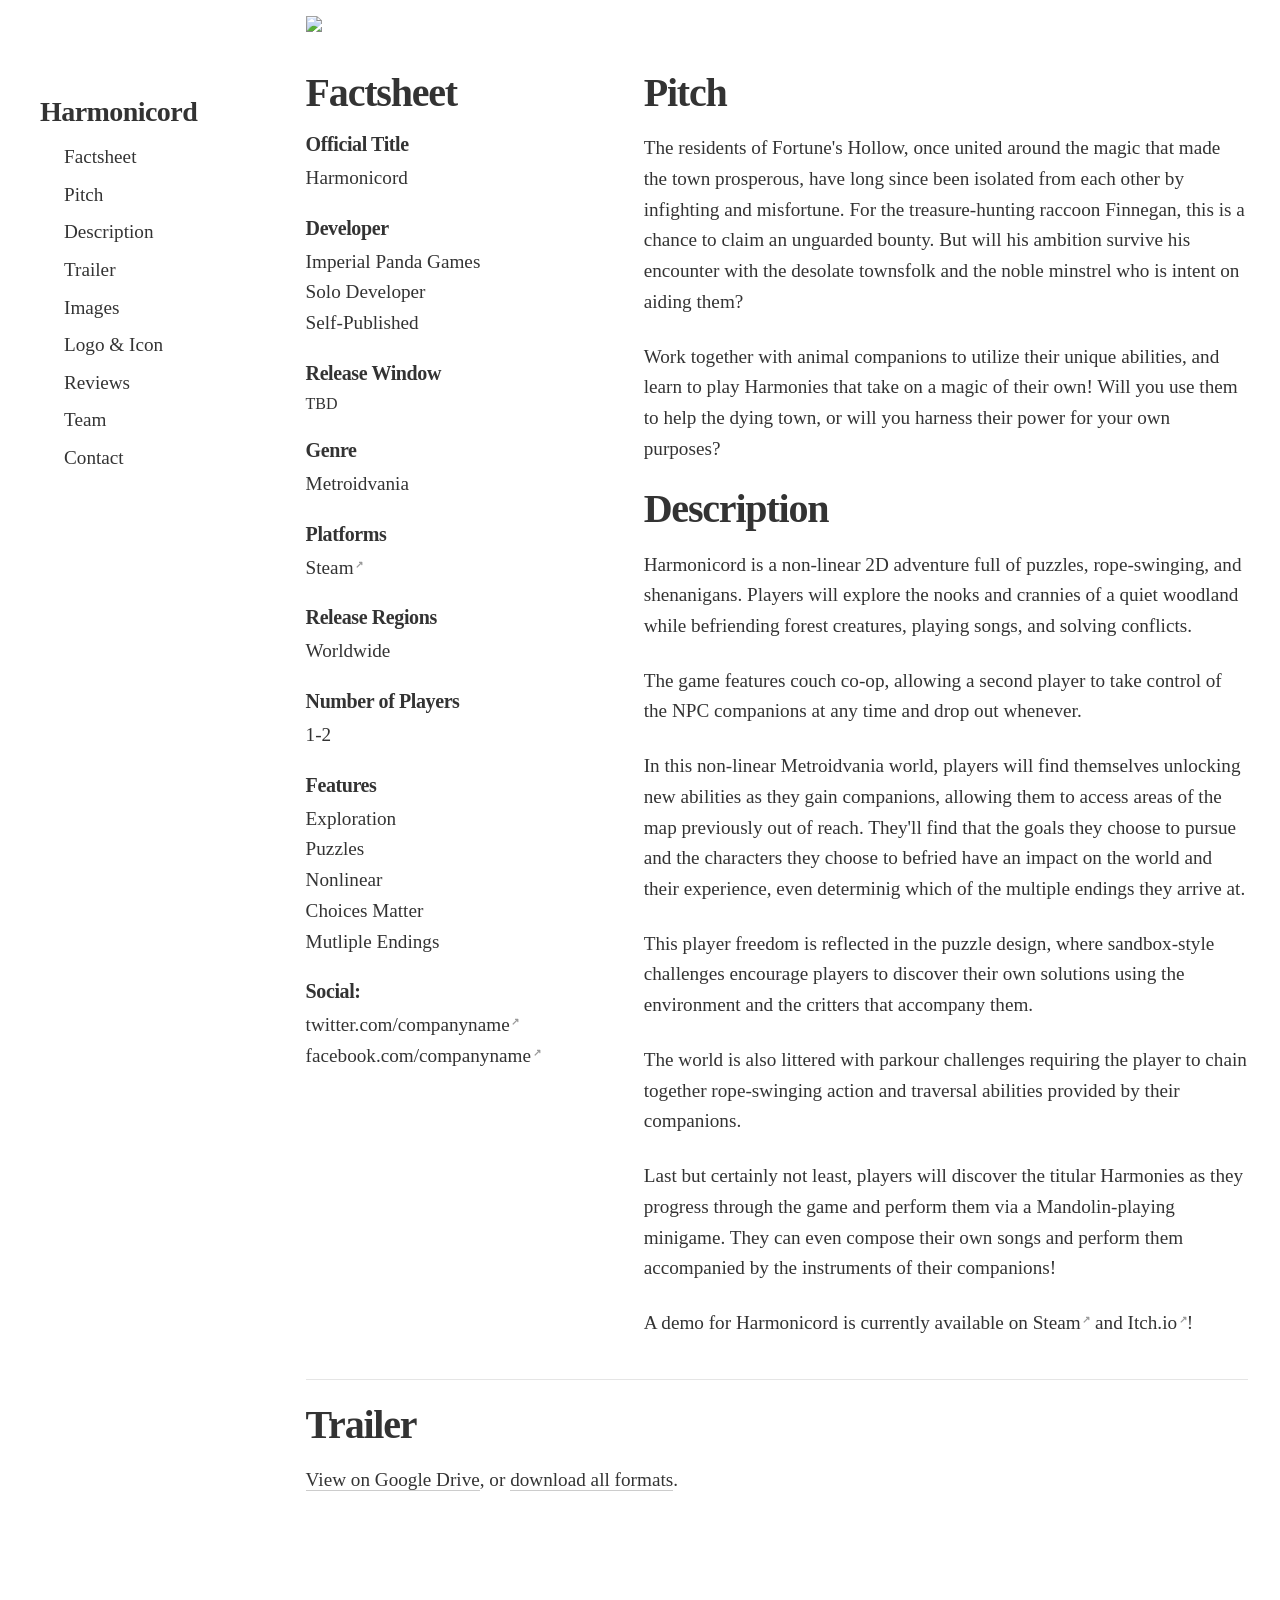
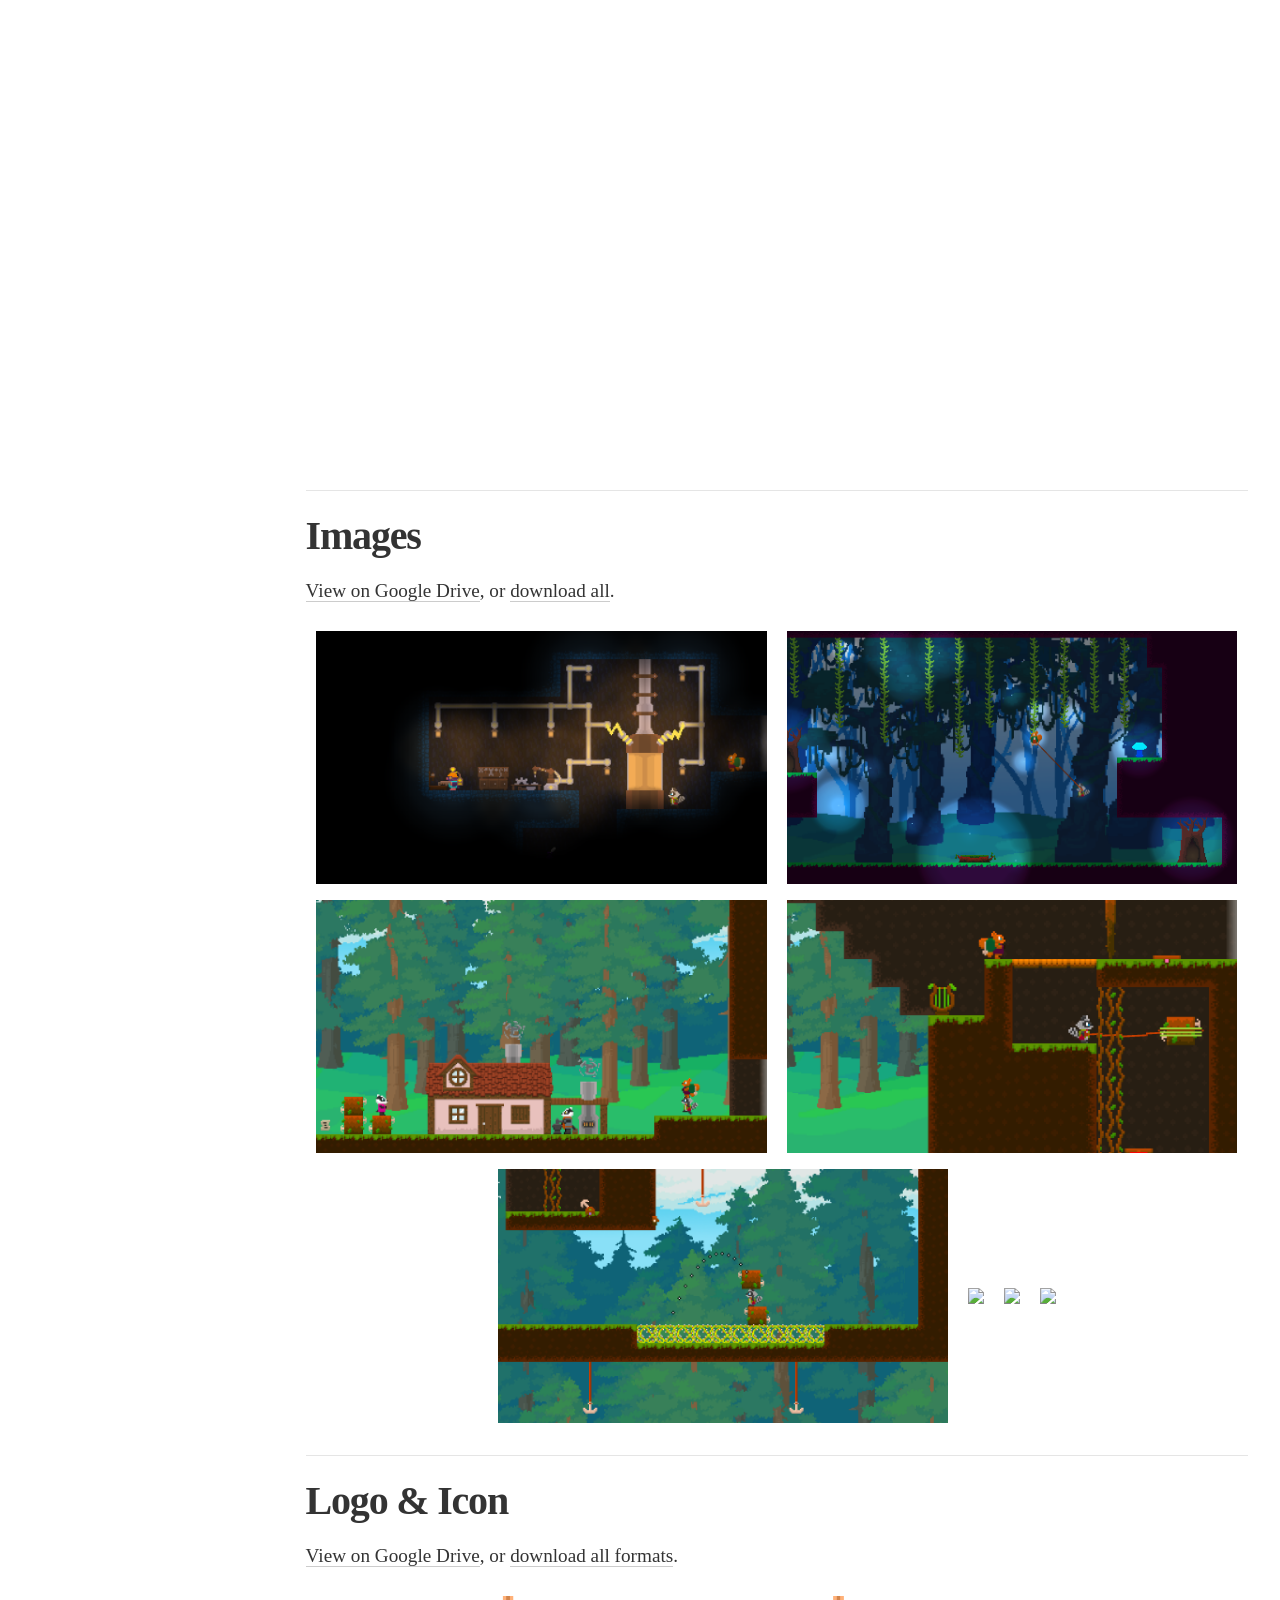
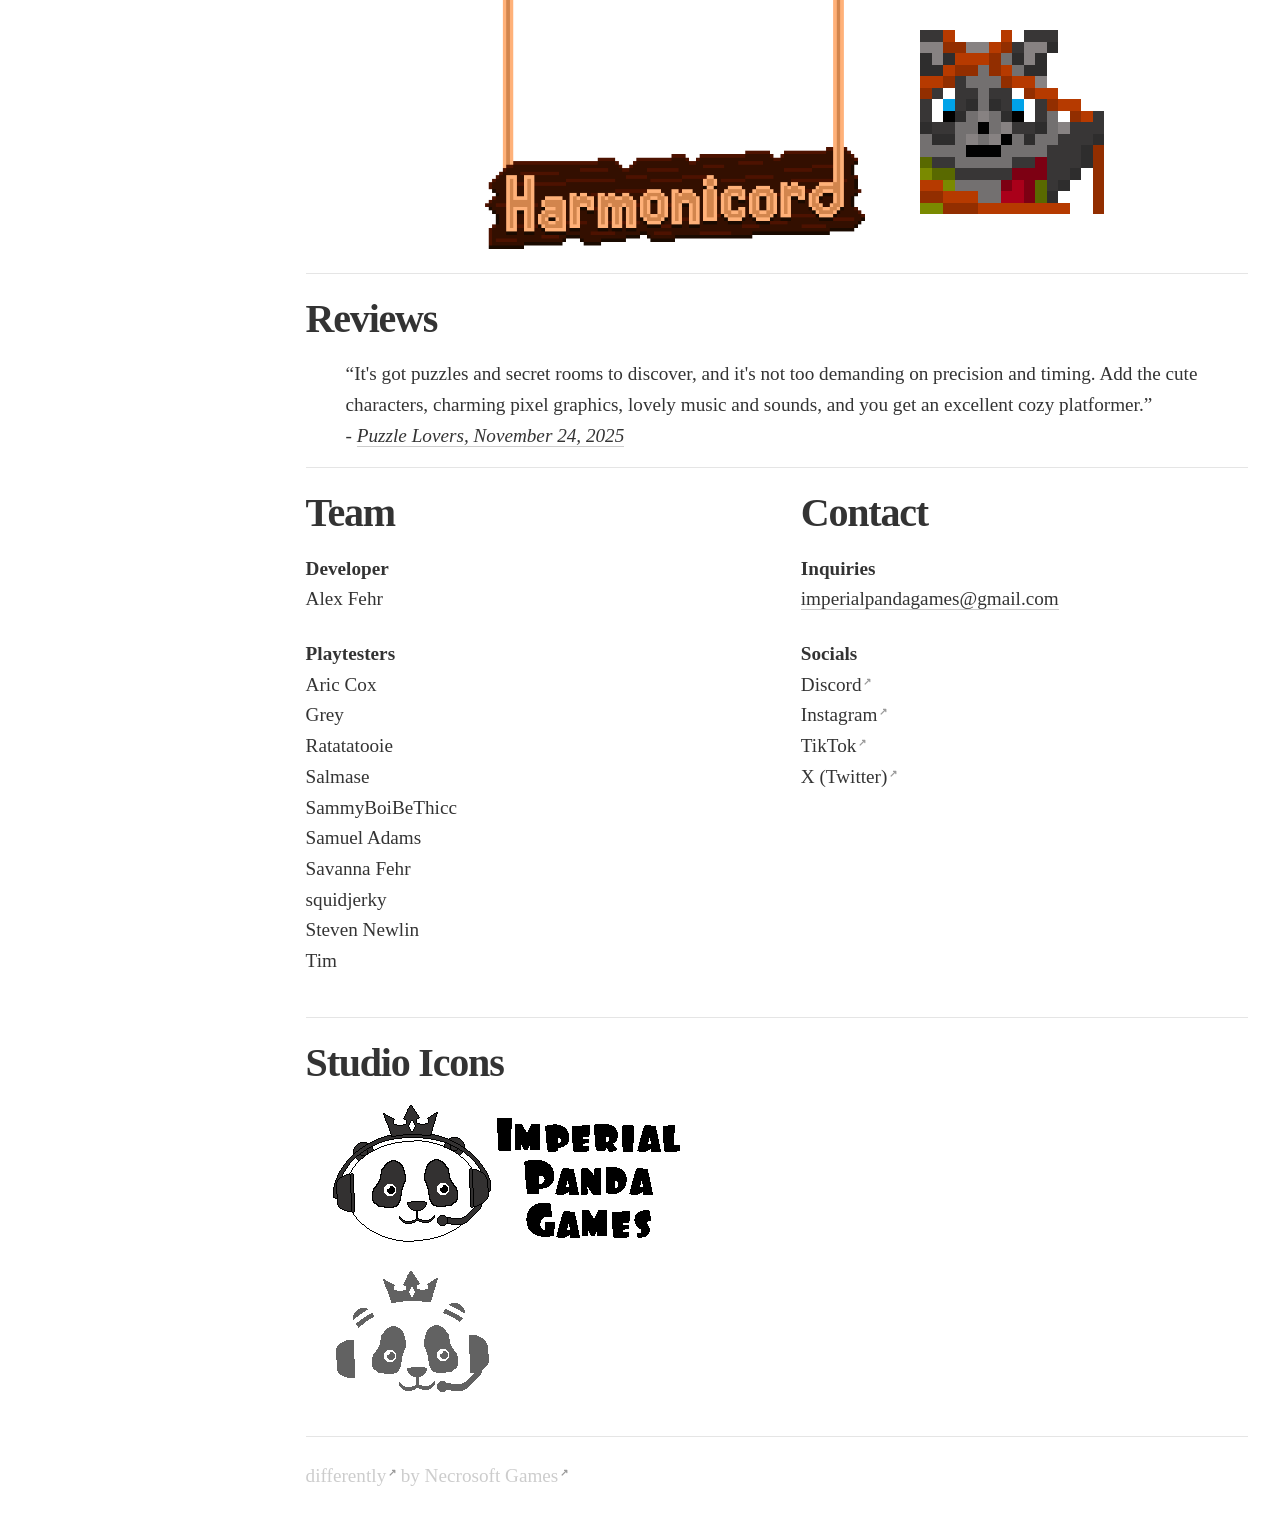
==== Harmonicord Presskit.html @ 4be8ca44 "Add studio icons, contact, and members to Harmonicord press kit" ====
<!doctype html>
<html lang="en">
<head>
  <meta charset="utf-8">
  <meta http-equiv="X-UA-Compatible" content="IE=edge">
  <meta name="viewport" content="width=device-width, initial-scale=1">

  <title>Company Name</title>
  <link rel="stylesheet" href="./css/style.min.css">
</head>

<body>
  <nav>
    <ul>
      <li>
        <h1><a href=".">Harmonicord</a></h1>
        <ul>
          <li><a href="#factsheet">Factsheet</a></li>
          <li><a href="#pitch">Pitch</a></li>
          <li><a href="#description">Description</a></li>
          <li><a href="#trailer">Trailer</a></li>
          <li><a href="#images">Images</a></li>
          <li><a href="#logo-icon">Logo &amp; Icon</a></li>
          <li><a href="#reviews">Reviews</a></li>
          <li><a href="#credits">Team</a></li>
          <li><a href="#contact">Contact</a></li>
        </ul>
      </li>
    </ul>
  </nav>

  <main>
    <header>
      <img src="./media/header.png">
    </header>

    <div id="intro-details">
      <div id="factsheet" class="w-33 w-s-10">
        <h2>Factsheet</h2>
        <div><h3>Official Title</h3><p>Harmonicord</p></div>
        <div><h3>Developer</h3><p>Imperial Panda Games<br>Solo Developer<br>Self-Published</p></div>
        <div><h3>Release Window</h3>TBD</p></div>
        <div><h3>Genre</h3><p>Metroidvania</p></div>
        <div><h3>Platforms</h3><p><a href="https://store.steampowered.com/app/3581070/Harmonicord/" target="_blank" class="external">Steam</a></p></div>
        <div><h3>Release Regions</h3><p>Worldwide</p></div>
        <div><h3>Number of Players</h3><p>1-2</p></div>
        <div><h3>Features</h3><p>Exploration<br>Puzzles<br>Nonlinear<br>Choices Matter<br>Mutliple Endings<br></p></div>
        <div>
          <h3>Social:</h3>
          <p>
            <a href="//twitter.com/companyname" target="_blank" class="external">twitter.com/companyname</a><br>
            <a href="//facebook.com/companyname" target="_blank" class="external">facebook.com/companyname</a>
          </p>
        </div>
      </div>
      <div id="pitch" class="w-66 w-s-10">
        <h2>Pitch</h2>
        <p>The residents of Fortune's Hollow, once united around the magic that made the town prosperous, have long since been isolated from each other by infighting and misfortune. For the treasure-hunting raccoon Finnegan, this is a chance to claim an unguarded bounty. But will his ambition survive his encounter with the desolate townsfolk and the noble minstrel who is intent on aiding them?</p>
        <p>Work together with animal companions to utilize their unique abilities, and learn to play Harmonies that take on a magic of their own! Will you use them to help the dying town, or will you harness their power for your own purposes?</p>
        <h2 id="description">Description</h2>
        <p>Harmonicord is a non-linear 2D adventure full of puzzles, rope-swinging, and shenanigans. Players will explore the nooks and crannies of a quiet woodland while befriending forest creatures, playing songs, and solving conflicts.</p>
        <p>The game features couch co-op, allowing a second player to take control of the NPC companions at any time and drop out whenever.</p>
        <p>In this non-linear Metroidvania world, players will find themselves unlocking new abilities as they gain companions, allowing them to access areas of the map previously out of reach. They'll find that the goals they choose to pursue and the characters they choose to befried have an impact on the world and their experience, even determinig which of the multiple endings they arrive at.</p>
        <p>This player freedom is reflected in the puzzle design, where sandbox-style challenges encourage players to discover their own solutions using the environment and the critters that accompany them.</p>
        <p>The world is also littered with parkour challenges requiring the player to chain together rope-swinging action and traversal abilities provided by their companions.</p>
        <p>Last but certainly not least, players will discover the titular Harmonies as they progress through the game and perform them via a Mandolin-playing minigame. They can even compose their own songs and perform them accompanied by the instruments of their companions!</p>
        <p>A demo for Harmonicord is currently available on <a href="https://imperialpandagames.itch.io/harmonicord" target="_blank" class="external">Steam</a> and <a href="https://imperialpandagames.itch.io/harmonicord" target="_blank" class="external">Itch.io</a>!</p>
      </div>
    </div>
    <div id="Trailer">
      <h2>Trailer</h2>
      <p><a href="https://drive.google.com/drive/folders/1ZtX_FvWmLId0Ztl4mZqB5qS5-LFl7vKN?usp=sharing" target="_blank">View on Google Drive</a>, or <a href="https://drive.google.com/uc?export=download&id=1VPDQjaDhhay8tG-wfQwaXJBiKa5ud8fI" target="_blank">download all formats</a>.</p>
      <div class="embed-responsive embed-responsive-16by9">
        <iframe class="embed-responsive-item" src="https://www.youtube.com/embed/o_8cWGFTyyo?rel=0&amp;showinfo=0" allowfullscreen="allowfullscreen" frameborder="0"></iframe>
      </div>
    </div>
    <div id="images">
      <h2>Images</h2>
      <p><a href="https://drive.google.com/drive/folders/1iOVzQJB6T_zORTBa0-BtFcxVVF3Qzx_f?usp=drive_link" target="_blank">View on Google Drive</a>, or <a href="https://drive.google.com/uc?export=download&id=1MyNGoOgXNUPue28nnHeySWHiqX7hskMU" target="_blank">download all</a>.</p>
      <div class="w-10">
        <a href="./media/screenshot 1.png" target="_blank"><img class="i-5 i-s-10" src="./media/screenshot 1.png"></a>
        <a href="./media/screenshot 2.png" target="_blank"><img class="i-5 i-s-10" src="./media/screenshot 2.png"></a>
        <a href="./media/screenshot 3.png" target="_blank"><img class="i-5 i-s-10" src="./media/screenshot 3.png"></a>
        <a href="./media/screenshot 4.png" target="_blank"><img class="i-5 i-s-10" src="./media/screenshot 4.png"></a>
        <a href="./media/screenshot 5.png" target="_blank"><img class="i-5 i-s-10" src="./media/screenshot 5.png"></a>
        <a href="./media/lassoswing_english.gif" target="_blank"><img class="i-5 i-s-10" src="./media/lassoswing_english.gif"></a>
        <a href="./media/playmusic_english.gif" target="_blank"><img class="i-5 i-s-10" src="./media/playmusic_english.gif"></a>
        <a href="./media/throwtheo_english.gif" target="_blank"><img class="i-5 i-s-10" src="./media/throwtheo_english.gif"></a>
      </div>
    </div>
    <div id="logo-icon">
      <h2>Logo &amp; Icon</h2>
      <p><a href="https://drive.google.com/drive/folders/1oQ7oaiucYhnCzeweM-IfgdHJiHpmUEkC?usp=sharing" target="_blank">View on Google Drive</a>, or <a href="https://drive.google.com/uc?export=download&id=1_5beR3xRHDGw0EWNoDCfQt7driMpmoIx" target="_blank">download all formats</a>.</p>
      <div class="w-10">
        <a href="./media/Logo.png" target="_blank"><img class="i-5 i-s-10" src="./media/Logo.png"></a>
        <a href="./media/Icon.png" target="_blank"><img class="i-5 i-s-10" src="./media/Icon.png"></a>
      </div>
    </div>
    <div id="reviews">
      <h2>Reviews</h2>
      <blockquote>
        <p><q>It's got puzzles and secret rooms to discover, and it's not too demanding on precision and timing. Add the cute characters, charming pixel graphics, lovely music and sounds, and you get an excellent cozy platformer.</q></p>
        <footer><p>- <em><a href="https://steamcommunity.com/groups/puzzlelovers/announcements/detail/603047407120287581" target="_blank">Puzzle Lovers, November 24, 2025</a></em></p></footer>
      </blockquote>
    </div>
    <div id="outro-details">
      <div id="credits" class="w-5 w-xs-10">
        <h2>Team</h2>
        <p><strong>Developer</strong><br>Alex Fehr</p>
        <p><strong>Playtesters</strong><br>Aric Cox<br>Grey<br>Ratatatooie<br>Salmase<br>SammyBoiBeThicc<br>Samuel Adams<br>Savanna Fehr<br>squidjerky<br>Steven Newlin<br>Tim</p>
      </div>
      <div id="contact" class="w-5 w-xs-10">
        <h2>Contact</h2>
        <p><strong>Inquiries</strong><br><a href="mailto:imperialpandagames@gmail.com">imperialpandagames@gmail.com</a></p>
        <p><strong>Socials</strong><br>
          <a href="https://discord.gg/6NuU2ccsA2" target="_blank" class="external">Discord</a><br>
          <a href="https://www.instagram.com/imperialpandagames" target="_blank" class="external">Instagram</a><br>
          <a href="https://www.tiktok.com/@imp.panda.games" target="_blank" class="external">TikTok</a><br>
          <a href="https://x.com/ImpPandaGames" target="_blank" class="external">X (Twitter)</a><br>
        </p>
      </div>
    </div>
    <div id="studio-icons">
      <h2>Studio Icons</h2>
      <div class="w-10">
        <a href="./media/IPG Logo 400x160 BW Outlined.png" target="_blank"><img class="i-5 i-s-10" src="./media/IPG Logo 400x160 BW Outlined.png"></a>
        <a href="./media/IPG Logo 400x160 BW Light Mode.png" target="_blank"><img class="i-5 i-s-10" src="./media/IPG Logo 400x160 BW Light Mode.png"></a>
      </div>
    </div>

    <footer>
      <p>
        <a href="//necrosoftgames.com/differently" target="_blank" class="external">differently</a>
        by
        <a href="//necrosoftgames.com"  target="_blank" class="external">Necrosoft Games</a>
      </p>
    </footer>
  </main>
</body>
</html>
---- css/style.min.css ----
::-moz-selection{background:#d6facd}::-ms-selection{background:#d6facd}::-o-selection{background:#d6facd}::-webkit-selection{background:#d6facd}::selection{background:#d6facd}*{-moz-osx-font-smoothing:grayscale;text-rendering:optimizelegibility;color:inherit}*,*::before,*::after{box-sizing:border-box}:root{font-size:16px}img{-webkit-user-select:none;-moz-user-select:none;-ms-user-select:none;user-select:none;border:0;display:block;vertical-align:middle;max-width:100%}html{background-color:#fff}html,body{margin:0;padding:0;height:100%}body{color:rgba(0,0,0,0.8);font-family:Georgia,serif;line-height:1.5;overflow-y:scroll;overflow-x:hidden;margin:0 auto;max-width:1280px;width:95%;word-wrap:break-word}h1,h2{font-family:"Lucida Grande","Lucida Sans",Verdana;font-weight:700}h1,h2,h3{line-height:1.05}h1,h3{letter-spacing:-0.02em}h2{letter-spacing:-0.03em;margin:0 0 1rem 0;font-size:2.5em}h3{margin-bottom:.5rem;font-size:1.25rem;font-weight:600}a{color:rgba(0,0,0,0.8);text-decoration:none}main a{border-bottom:1px solid rgba(0,0,0,0.2);color:rgba(0,0,0,0.8)}main a:hover,main a:focus{border-bottom:1px solid rgba(0,0,0,0.5)}p{margin-bottom:1.5rem}p,address,ul,blockquote{font-size:1.2rem;line-height:1.6}address{font-style:normal}blockquote p{margin:0}blockquote,blockquote ul{margin-bottom:0}blockquote li{margin-bottom:1rem}body>nav{float:left;padding-top:4rem;width:22.5%}body>nav h1{font-size:1.75rem;margin-bottom:0}body>nav a{line-height:1.75}body>nav ul{margin:0;padding:0}body>nav ul ul{padding-left:1rem}li{margin-top:.25rem;padding-left:.5rem;padding-right:.5rem}body>nav li{list-style:none}main{float:left;padding:1rem 0rem;width:77.5%}main>header>img{margin:0 auto}main>*{float:left;width:100%}main>*:not(:last-child){margin-bottom:1.5rem;padding-bottom:1rem}main>*:not(:first-child):not(:last-child){border-bottom:1px solid rgba(0,0,0,0.1)}main>#intro-details>div:first-child,main>#outro-details>div:first-child{padding-right:1.5rem}main>#intro-details>div:last-child,main>#outro-details>div:last-child{padding-left:1.5rem}main>#intro-details>div:first-child p{margin-top:0}main>#images>div,main>#logo-icon>div{margin:0 auto;text-align:center}main>#images>div a,main>#images>div a:hover,main>#images>div a:focus,main>#logo-icon>div a,main>#logo-icon>div a:hover,main>#logo-icon>div a:focus{border-bottom:0}main>#images img{display:inline-block;padding:0 .5rem 1rem}main>#logo-icon img{display:inline-block;padding:0 .5rem .5rem}.embed-responsive{position:relative;display:block;height:0;padding:0;margin-bottom:1.5rem}.embed-responsive .embed-responsive-item,.embed-responsive embed,.embed-responsive iframe,.embed-responsive object,.embed-responsive video{position:absolute;top:0;bottom:0;left:0;width:100%;height:100%;border:0}.embed-responsive-16by9{padding-bottom:56.25%}.external{border-bottom:0}.external::after{color:rgba(0,0,0,0.4);content:"↗";font-size:.6rem;font-weight:800;padding-left:.1rem;vertical-align:text-top}.external:hover::after,.external:focus::after{color:rgba(0,0,0,1)}main>footer{color:rgba(0,0,0,0.2);padding-bottom:.5rem}main>footer a{color:rgba(0,0,0,0.2)}main>footer a:hover,footer a:focus{border-bottom:1px solid rgba(0,0,0,0.4)}main>footer p{margin:0}.w-2{float:left;position:relative;width:20%}.w-3{float:left;position:relative;width:30%}.w-33{float:left;position:relative;width:33.33%}.w-4{float:left;position:relative;width:40%}.w-5{float:left;position:relative;width:50%}.w-6{float:left;position:relative;width:60%}.w-66{float:left;position:relative;width:66.66%}.w-7{float:left;position:relative;width:70%}.w-8{float:left;position:relative;width:80%}.w-9{float:left;position:relative;width:90%}.w-10{float:left;position:relative;width:100%}.i-5{position:relative;max-width:49.5%}.i-10{position:relative;max-width:100%}@media(max-width:62em){nav{display:none}main{padding:1.5rem;width:100%}}@media(max-width:48em){main{padding:1.5rem}main>#intro-details>div:first-child{padding-right:0rem}main>#intro-details>div:last-child{padding-left:0rem}main>#images img{padding:0 0 1rem 0}.w-s-10{float:left;position:relative;width:100%}.i-s-10{position:relative;max-width:100%}}@media(max-width:34em){main{padding:.5rem}main>#outro-details>div:first-child{padding-right:0rem}main>#outro-details>div:last-child{padding-left:0rem}.w-xs-10{float:left;position:relative;width:100%}}
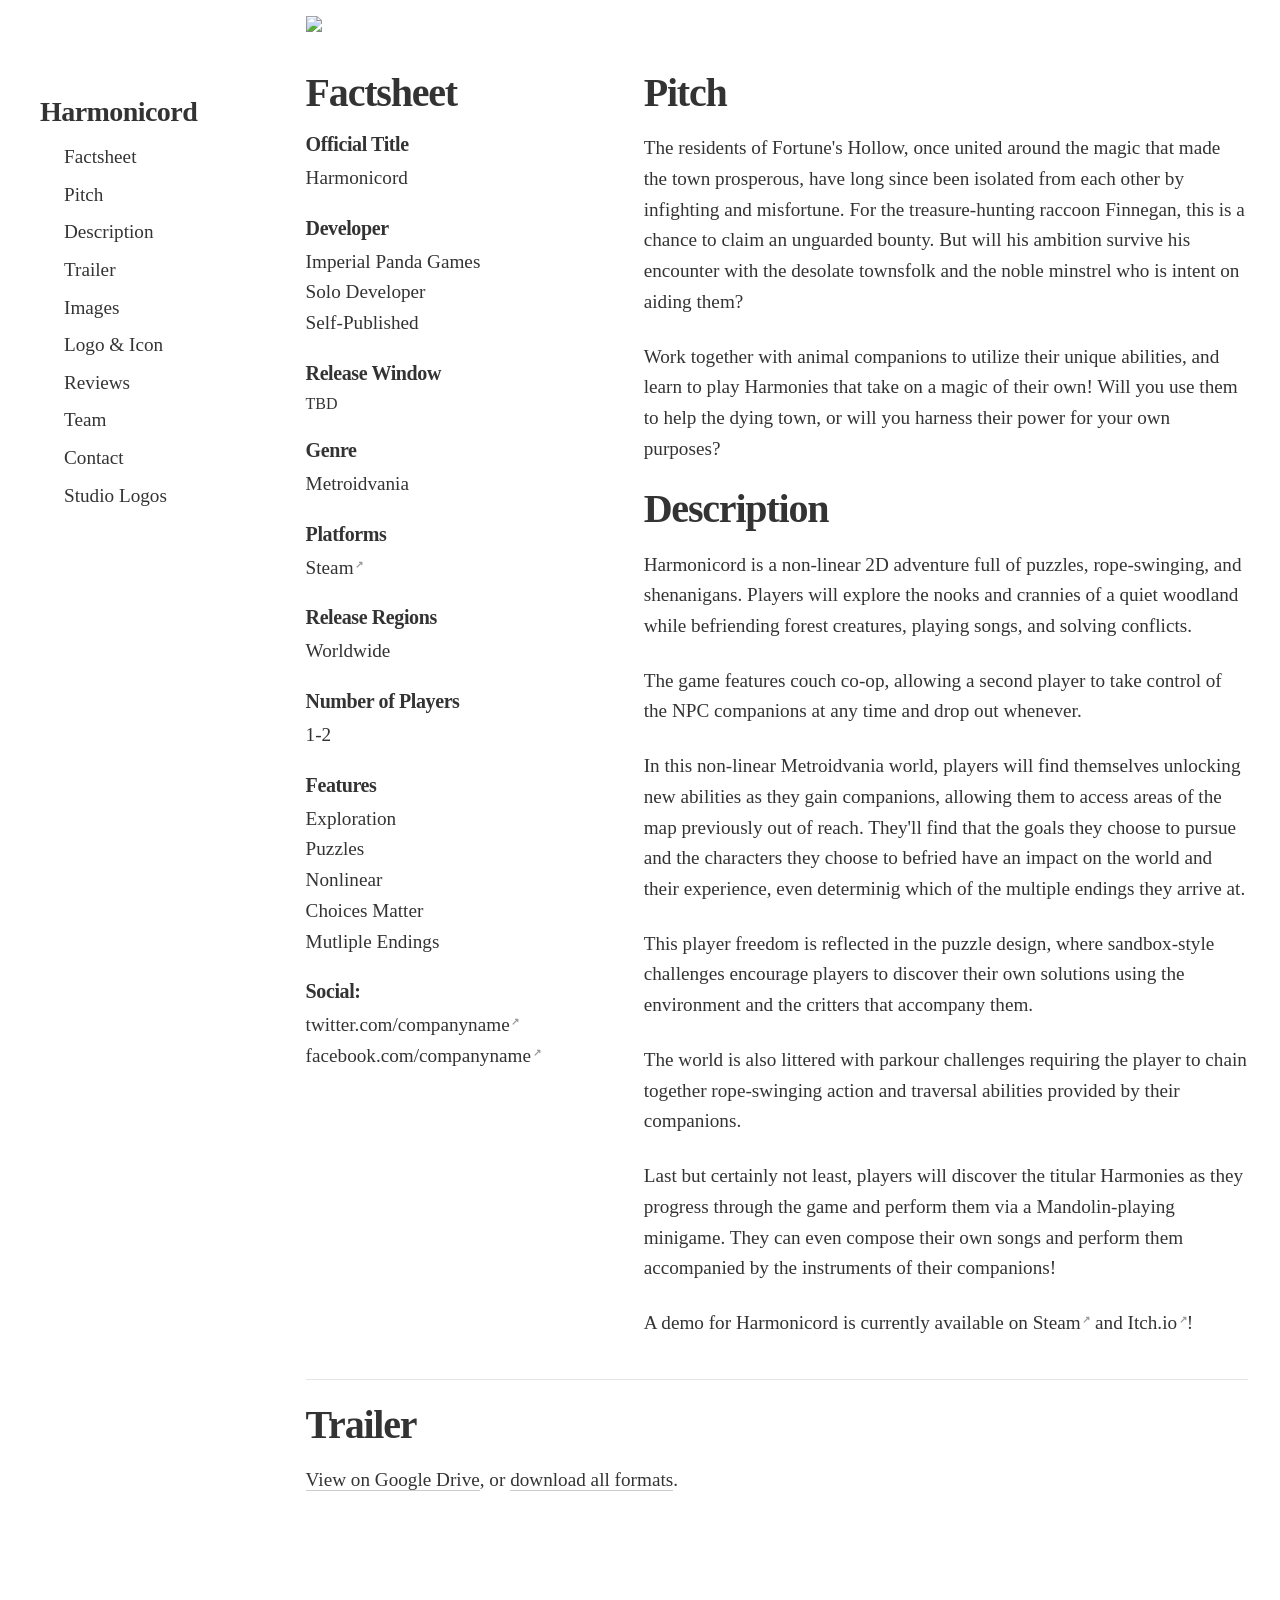
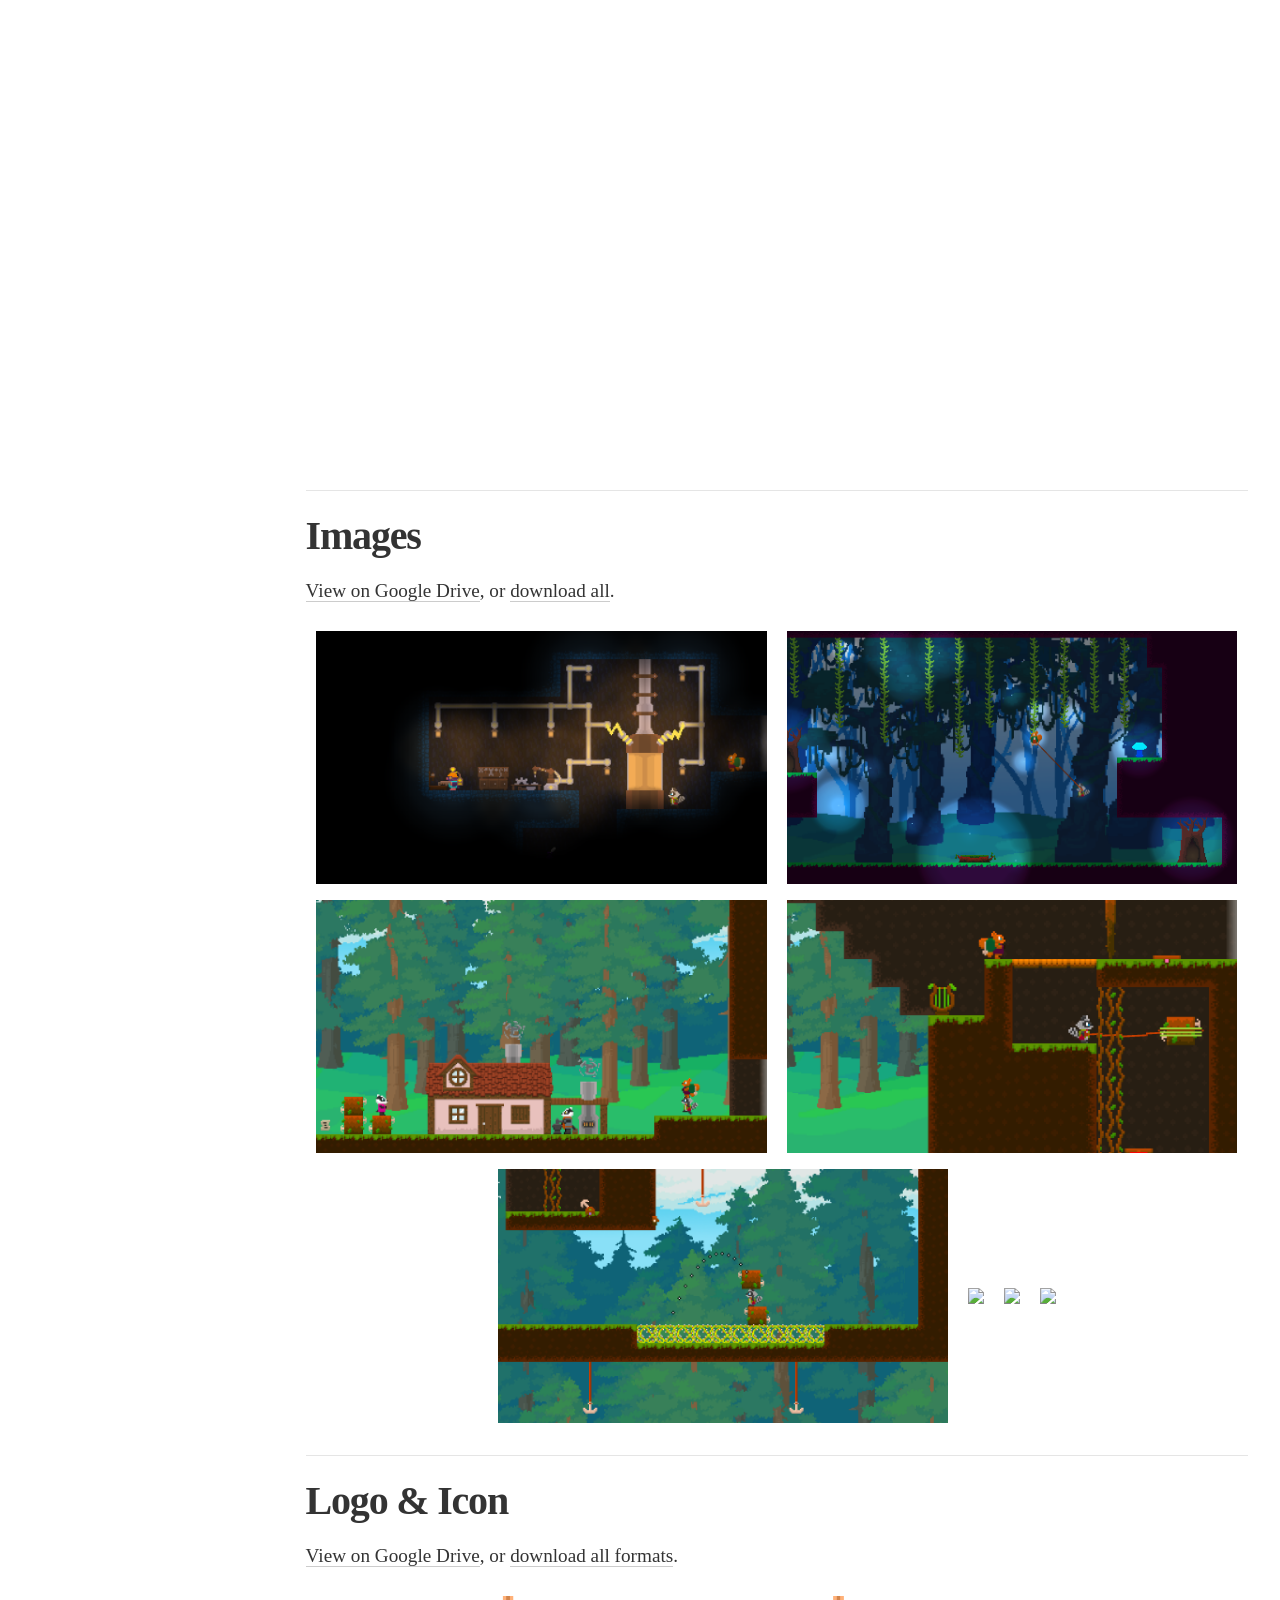
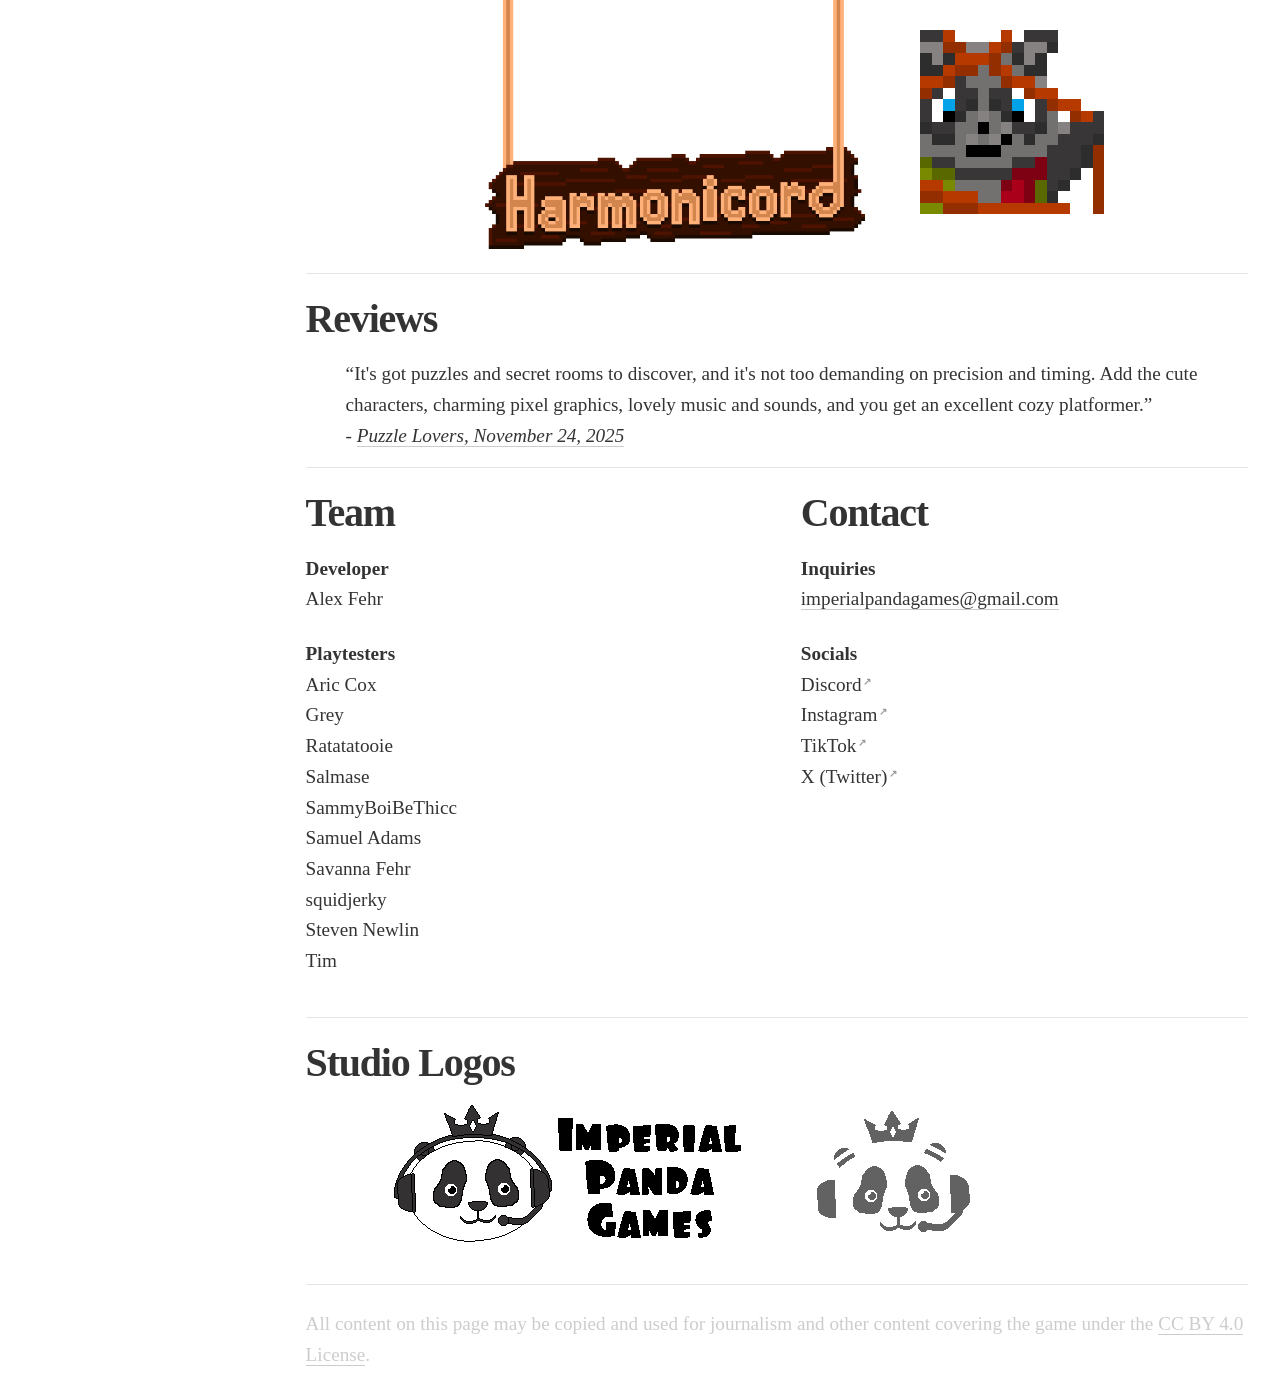
==== commit d812b93b: "Un-minify CSS, work on styling, add disclaimer to Harmonicord Press Kit" ====
--- a/Harmonicord Presskit.html
+++ b/Harmonicord Presskit.html
@@ -5,8 +5,8 @@
   <meta http-equiv="X-UA-Compatible" content="IE=edge">
   <meta name="viewport" content="width=device-width, initial-scale=1">
 
-  <title>Company Name</title>
-  <link rel="stylesheet" href="./css/style.min.css">
+  <title>Harmonicord Press Kit</title>
+  <link rel="stylesheet" href="./css/style.css">
 </head>
 
 <body>
@@ -24,6 +24,7 @@
           <li><a href="#reviews">Reviews</a></li>
           <li><a href="#credits">Team</a></li>
           <li><a href="#contact">Contact</a></li>
+          <li><a href="#studio-logos">Studio Logos</a></li>
         </ul>
       </li>
     </ul>
@@ -120,8 +121,8 @@
         </p>
       </div>
     </div>
-    <div id="studio-icons">
-      <h2>Studio Icons</h2>
+    <div id="studio-logos">
+      <h2>Studio Logos</h2>
       <div class="w-10">
         <a href="./media/IPG Logo 400x160 BW Outlined.png" target="_blank"><img class="i-5 i-s-10" src="./media/IPG Logo 400x160 BW Outlined.png"></a>
         <a href="./media/IPG Logo 400x160 BW Light Mode.png" target="_blank"><img class="i-5 i-s-10" src="./media/IPG Logo 400x160 BW Light Mode.png"></a>
@@ -129,11 +130,7 @@
     </div>
 
     <footer>
-      <p>
-        <a href="//necrosoftgames.com/differently" target="_blank" class="external">differently</a>
-        by
-        <a href="//necrosoftgames.com"  target="_blank" class="external">Necrosoft Games</a>
-      </p>
+      <p>All content on this page may be copied and used for journalism and other content covering the game under the <a href="https://creativecommons.org/licenses/by/4.0/deed" target="_blank">CC BY 4.0 License</a>.</p>
     </footer>
   </main>
 </body>
--- a/css/style.css
+++ b/css/style.css
@@ -0,0 +1,364 @@
+::-moz-selection {
+    background: #d6facd;
+}
+::-ms-selection {
+    background: #d6facd;
+}
+::-o-selection {
+    background: #d6facd;
+}
+::-webkit-selection {
+    background: #d6facd;
+}
+::selection {
+    background: #d6facd;
+}
+* {
+    -moz-osx-font-smoothing: grayscale;
+    text-rendering: optimizelegibility;
+    color: inherit;
+}
+*,
+*::before,
+*::after {
+    box-sizing: border-box;
+}
+:root {
+    font-size: 16px;
+}
+img {
+    -webkit-user-select: none;
+    -moz-user-select: none;
+    -ms-user-select: none;
+    user-select: none;
+    border: 0;
+    display: block;
+    vertical-align: middle;
+    max-width: 100%;
+}
+html {
+    background-color: #fff;
+}
+html,
+body {
+    margin: 0;
+    padding: 0;
+    height: 100%;
+}
+body {
+    color: rgba(0, 0, 0, 0.8);
+    font-family: Georgia, serif;
+    line-height: 1.5;
+    overflow-y: scroll;
+    overflow-x: hidden;
+    margin: 0 auto;
+    max-width: 1280px;
+    width: 95%;
+    word-wrap: break-word;
+}
+h1,
+h2 {
+    font-family: "Lucida Grande", "Lucida Sans", Verdana;
+    font-weight: 700;
+}
+h1,
+h2,
+h3 {
+    line-height: 1.05;
+}
+h1,
+h3 {
+    letter-spacing: -0.02em;
+}
+h2 {
+    letter-spacing: -0.03em;
+    margin: 0 0 1rem 0;
+    font-size: 2.5em;
+}
+h3 {
+    margin-bottom: 0.5rem;
+    font-size: 1.25rem;
+    font-weight: 600;
+}
+a {
+    color: rgba(0, 0, 0, 0.8);
+    text-decoration: none;
+}
+main a {
+    border-bottom: 1px solid rgba(0, 0, 0, 0.2);
+    color: rgba(0, 0, 0, 0.8);
+}
+main a:hover,
+main a:focus {
+    border-bottom: 1px solid rgba(0, 0, 0, 0.5);
+}
+p {
+    margin-bottom: 1.5rem;
+}
+p,
+address,
+ul,
+blockquote {
+    font-size: 1.2rem;
+    line-height: 1.6;
+}
+address {
+    font-style: normal;
+}
+blockquote p {
+    margin: 0;
+}
+blockquote,
+blockquote ul {
+    margin-bottom: 0;
+}
+blockquote li {
+    margin-bottom: 1rem;
+}
+body > nav {
+    float: left;
+    padding-top: 4rem;
+    width: 22.5%;
+}
+body > nav h1 {
+    font-size: 1.75rem;
+    margin-bottom: 0;
+}
+body > nav a {
+    line-height: 1.75;
+}
+body > nav ul {
+    margin: 0;
+    padding: 0;
+}
+body > nav ul ul {
+    padding-left: 1rem;
+}
+li {
+    margin-top: 0.25rem;
+    padding-left: 0.5rem;
+    padding-right: 0.5rem;
+}
+body > nav li {
+    list-style: none;
+}
+main {
+    float: left;
+    padding: 1rem 0rem;
+    width: 77.5%;
+}
+main > header > img {
+    margin: 0 auto;
+}
+main > * {
+    float: left;
+    width: 100%;
+}
+main > *:not(:last-child) {
+    margin-bottom: 1.5rem;
+    padding-bottom: 1rem;
+}
+main > *:not(:first-child):not(:last-child) {
+    border-bottom: 1px solid rgba(0, 0, 0, 0.1);
+}
+main > #intro-details > div:first-child,
+main > #outro-details > div:first-child {
+    padding-right: 1.5rem;
+}
+main > #intro-details > div:last-child,
+main > #outro-details > div:last-child {
+    padding-left: 1.5rem;
+}
+main > #intro-details > div:first-child p {
+    margin-top: 0;
+}
+main > #images > div,
+main > #logo-icon > div,
+main > #studio-logos > div {
+    margin: 0 auto;
+    text-align: center;
+}
+main > #images > div a,
+main > #images > div a:hover,
+main > #images > div a:focus,
+main > #logo-icon > div a,
+main > #logo-icon > div a:hover,
+main > #logo-icon > div a:focus,
+main > #studio-logos > div a,
+main > #studio-logos > div a:hover,
+main > #studio-logos > div a:focus {
+    border-bottom: 0;
+}
+main > #images img {
+    display: inline-block;
+    padding: 0 0.5rem 1rem;
+}
+main > #logo-icon img,
+main > #studio-logos img {
+    display: inline-block;
+    padding: 0 0.5rem 0.5rem;
+}
+.embed-responsive {
+    position: relative;
+    display: block;
+    height: 0;
+    padding: 0;
+    margin-bottom: 1.5rem;
+}
+.embed-responsive .embed-responsive-item,
+.embed-responsive embed,
+.embed-responsive iframe,
+.embed-responsive object,
+.embed-responsive video {
+    position: absolute;
+    top: 0;
+    bottom: 0;
+    left: 0;
+    width: 100%;
+    height: 100%;
+    border: 0;
+}
+.embed-responsive-16by9 {
+    padding-bottom: 56.25%;
+}
+.external {
+    border-bottom: 0;
+}
+.external::after {
+    color: rgba(0, 0, 0, 0.4);
+    content: "↗";
+    font-size: 0.6rem;
+    font-weight: 800;
+    padding-left: 0.1rem;
+    vertical-align: text-top;
+}
+.external:hover::after,
+.external:focus::after {
+    color: rgba(0, 0, 0, 1);
+}
+main > footer {
+    color: rgba(0, 0, 0, 0.2);
+    padding-bottom: 0.5rem;
+}
+main > footer a {
+    color: rgba(0, 0, 0, 0.2);
+}
+main > footer a:hover,
+footer a:focus {
+    border-bottom: 1px solid rgba(0, 0, 0, 0.4);
+}
+main > footer p {
+    margin: 0;
+}
+.w-2 {
+    float: left;
+    position: relative;
+    width: 20%;
+}
+.w-3 {
+    float: left;
+    position: relative;
+    width: 30%;
+}
+.w-33 {
+    float: left;
+    position: relative;
+    width: 33.33%;
+}
+.w-4 {
+    float: left;
+    position: relative;
+    width: 40%;
+}
+.w-5 {
+    float: left;
+    position: relative;
+    width: 50%;
+}
+.w-6 {
+    float: left;
+    position: relative;
+    width: 60%;
+}
+.w-66 {
+    float: left;
+    position: relative;
+    width: 66.66%;
+}
+.w-7 {
+    float: left;
+    position: relative;
+    width: 70%;
+}
+.w-8 {
+    float: left;
+    position: relative;
+    width: 80%;
+}
+.w-9 {
+    float: left;
+    position: relative;
+    width: 90%;
+}
+.w-10 {
+    float: left;
+    position: relative;
+    width: 100%;
+}
+.i-5 {
+    position: relative;
+    max-width: 49.5%;
+}
+.i-10 {
+    position: relative;
+    max-width: 100%;
+}
+@media (max-width: 62em) {
+    nav {
+        display: none;
+    }
+    main {
+        padding: 1.5rem;
+        width: 100%;
+    }
+}
+@media (max-width: 48em) {
+    main {
+        padding: 1.5rem;
+    }
+    main > #intro-details > div:first-child {
+        padding-right: 0rem;
+    }
+    main > #intro-details > div:last-child {
+        padding-left: 0rem;
+    }
+    main > #images img {
+        padding: 0 0 1rem 0;
+    }
+    .w-s-10 {
+        float: left;
+        position: relative;
+        width: 100%;
+    }
+    .i-s-10 {
+        position: relative;
+        max-width: 100%;
+    }
+}
+@media (max-width: 34em) {
+    main {
+        padding: 0.5rem;
+    }
+    main > #outro-details > div:first-child {
+        padding-right: 0rem;
+    }
+    main > #outro-details > div:last-child {
+        padding-left: 0rem;
+    }
+    .w-xs-10 {
+        float: left;
+        position: relative;
+        width: 100%;
+    }
+}
+
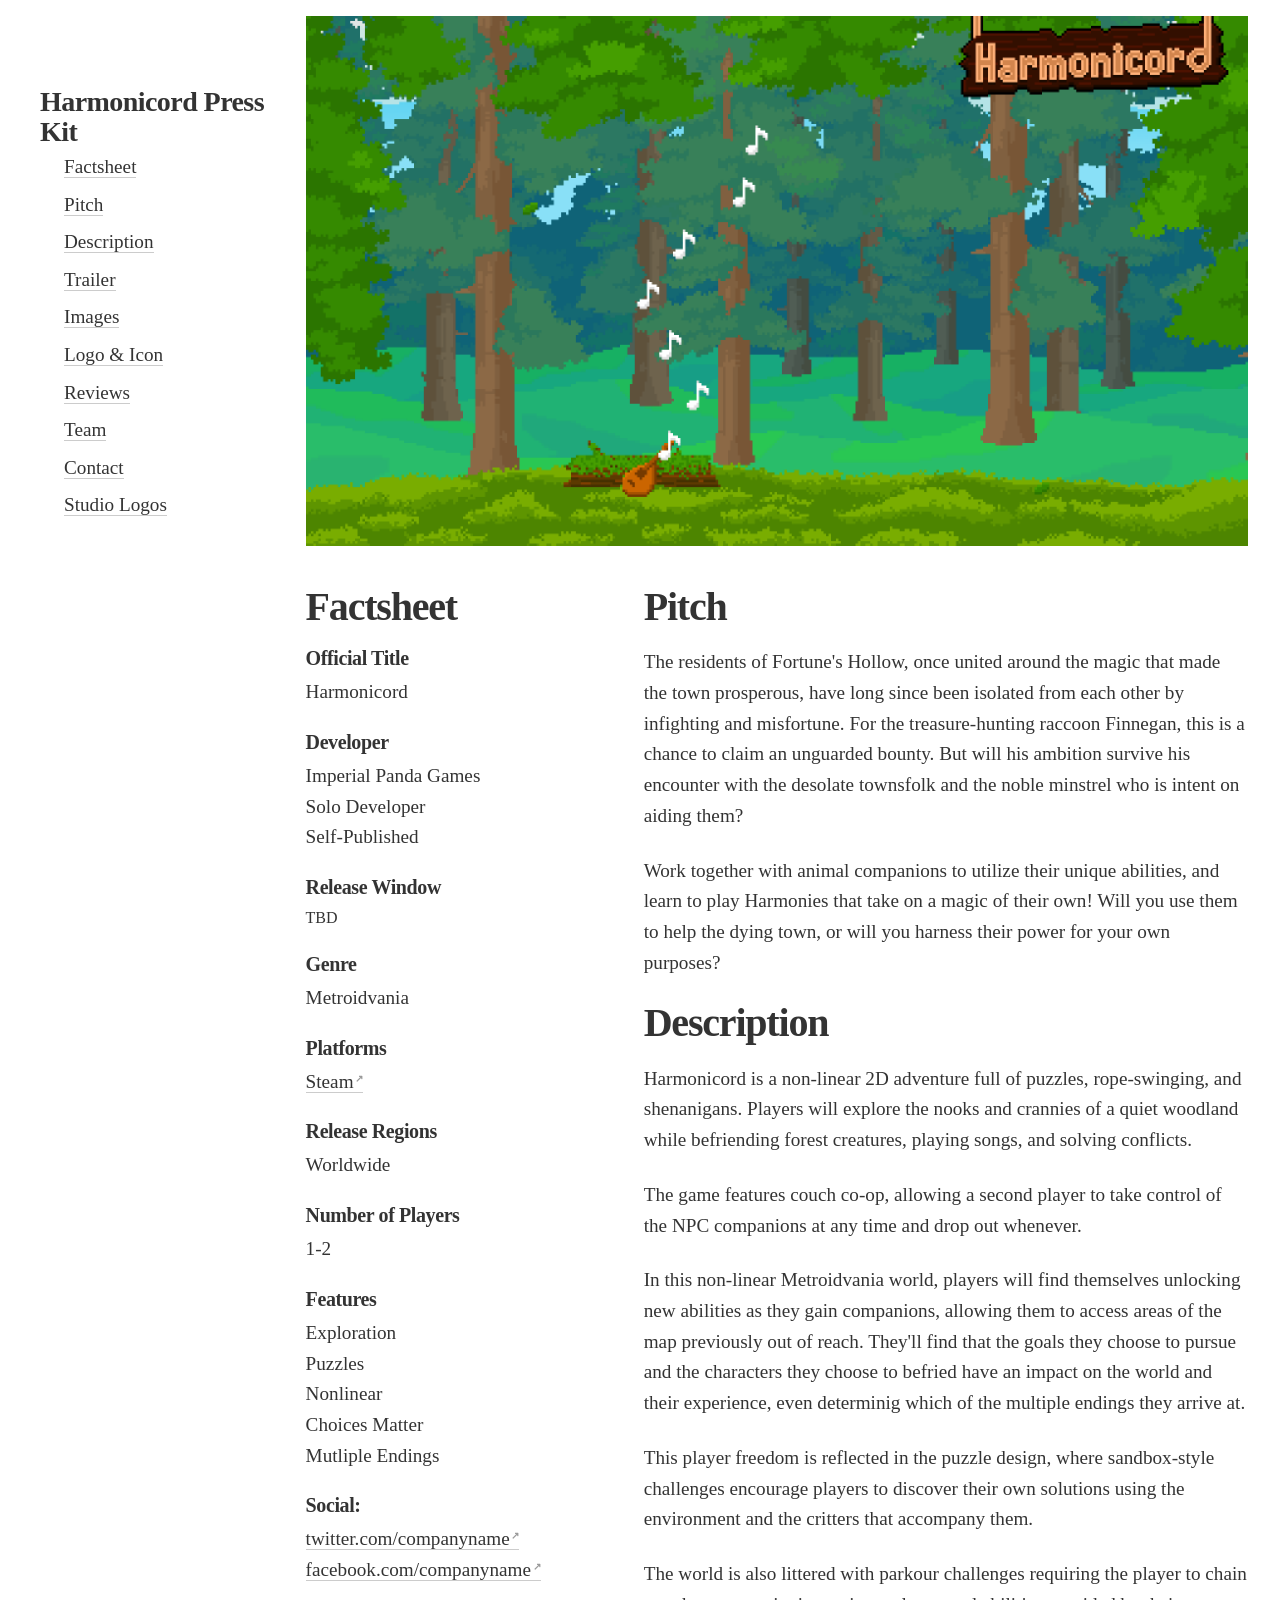
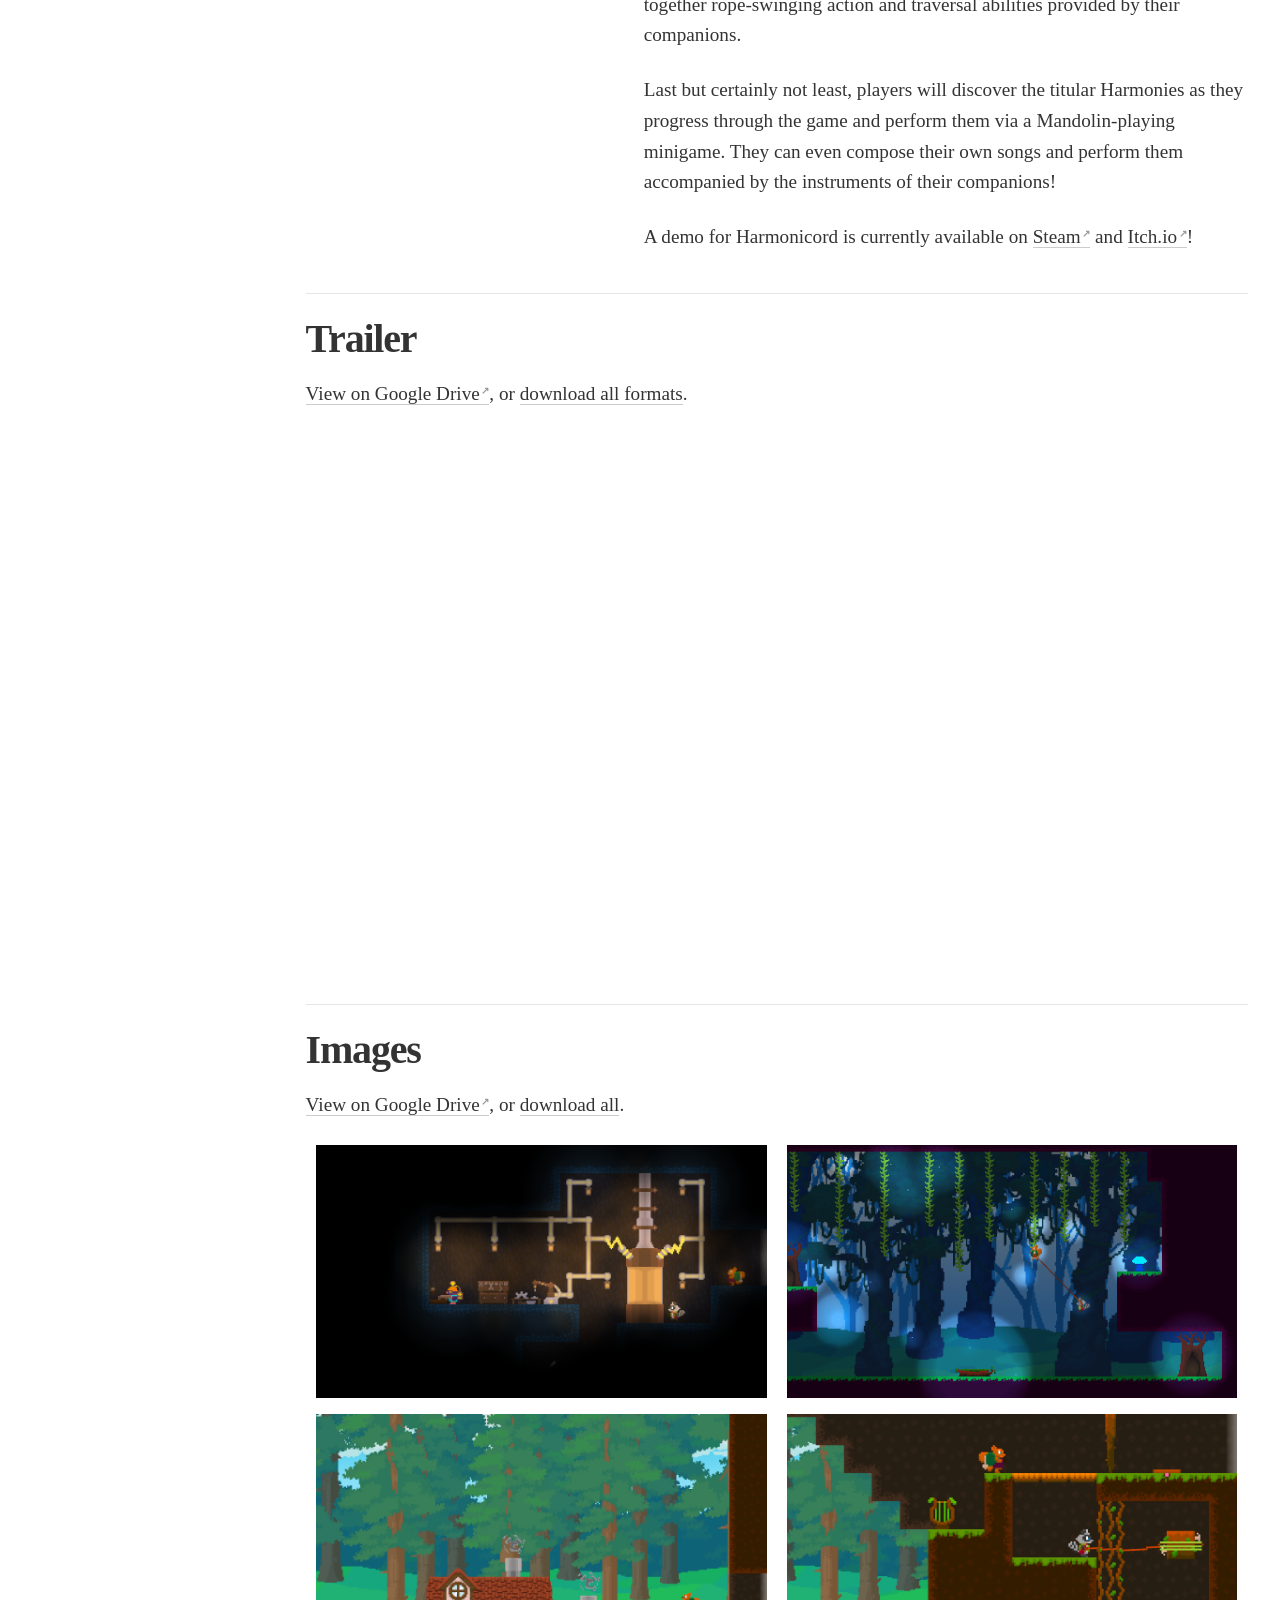
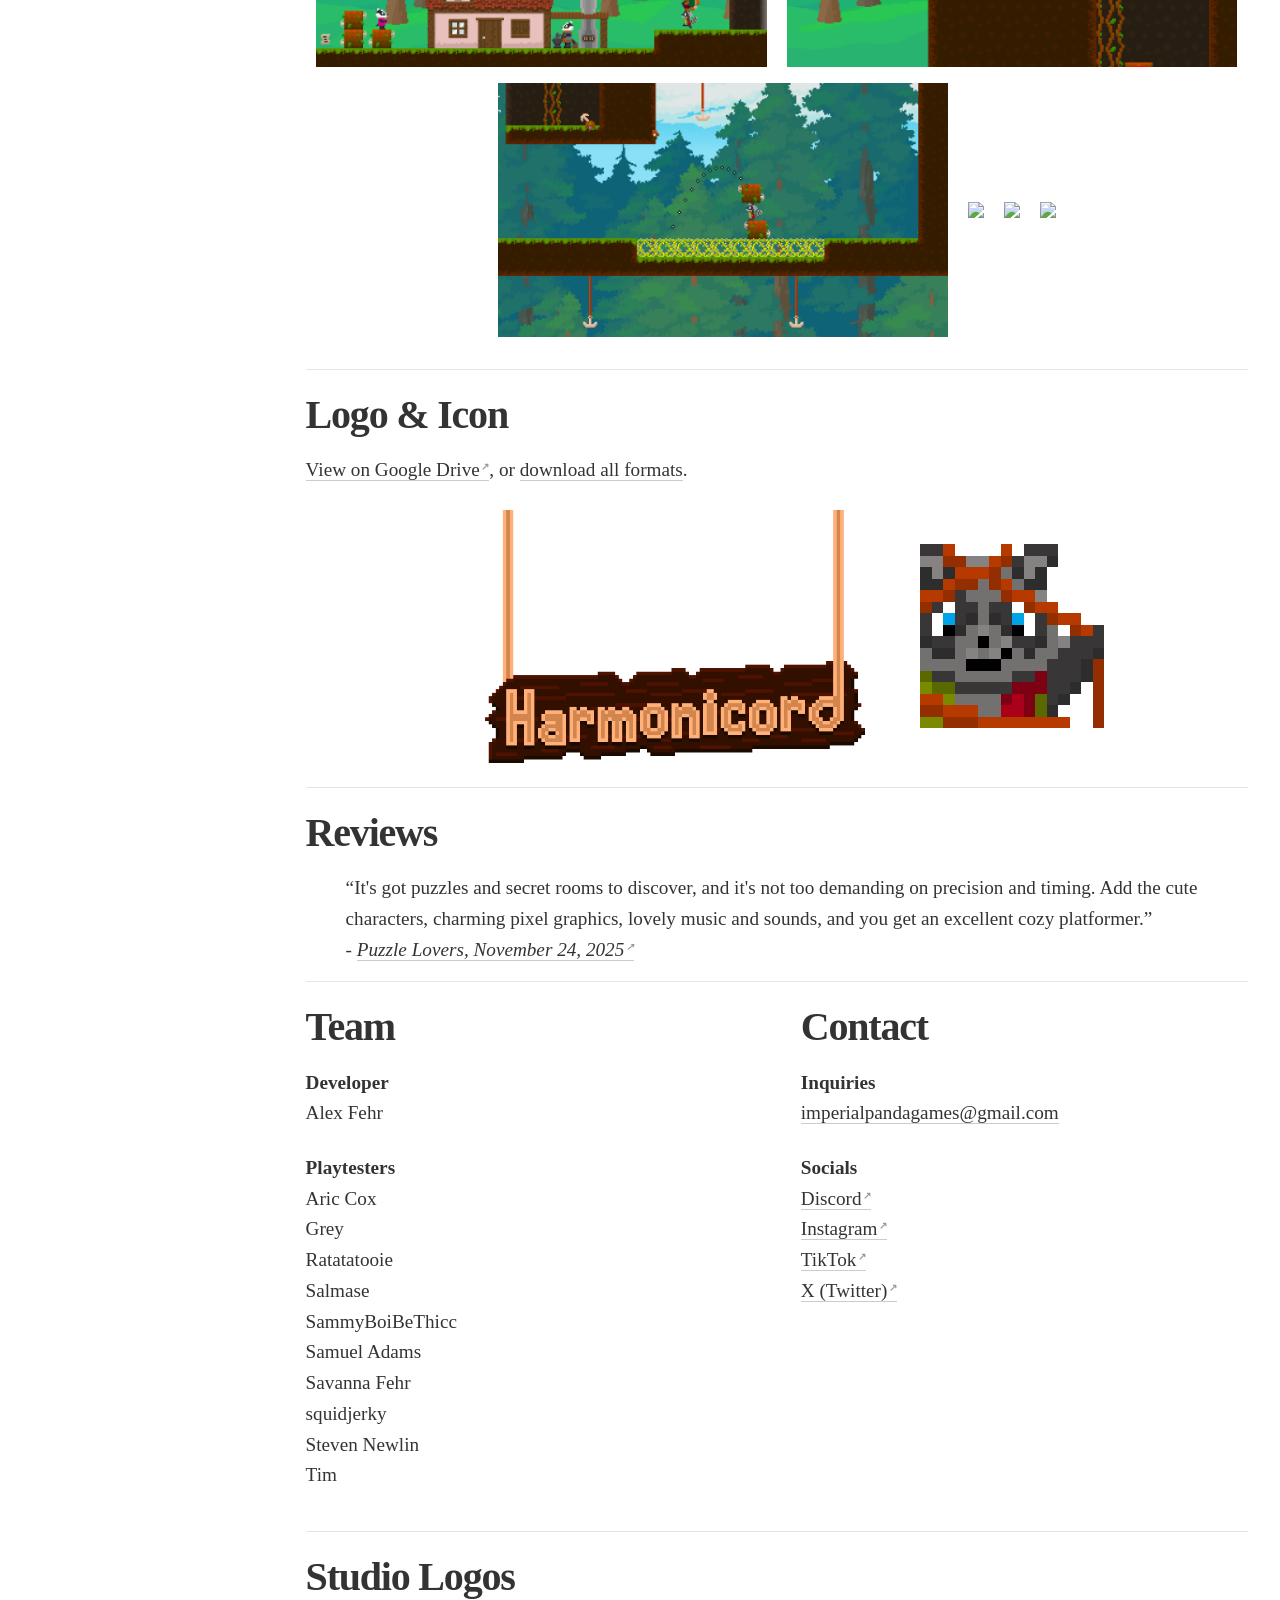
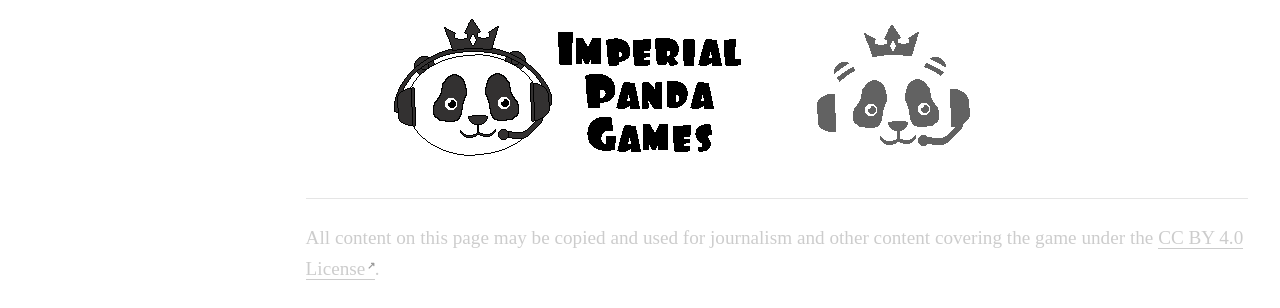
==== commit bff8f32b: "Update styling and header image on Harmonicord press kit" ====
--- a/Harmonicord Presskit.html
+++ b/Harmonicord Presskit.html
@@ -13,7 +13,7 @@
   <nav>
     <ul>
       <li>
-        <h1><a href=".">Harmonicord</a></h1>
+        <h1>Harmonicord Press Kit</h1>
         <ul>
           <li><a href="#factsheet">Factsheet</a></li>
           <li><a href="#pitch">Pitch</a></li>
@@ -32,7 +32,7 @@
 
   <main>
     <header>
-      <img src="./media/header.png">
+      <img src="./media/Title.png" width="100%">
     </header>
 
     <div id="intro-details">
@@ -70,14 +70,14 @@
     </div>
     <div id="Trailer">
       <h2>Trailer</h2>
-      <p><a href="https://drive.google.com/drive/folders/1ZtX_FvWmLId0Ztl4mZqB5qS5-LFl7vKN?usp=sharing" target="_blank">View on Google Drive</a>, or <a href="https://drive.google.com/uc?export=download&id=1VPDQjaDhhay8tG-wfQwaXJBiKa5ud8fI" target="_blank">download all formats</a>.</p>
+      <p><a href="https://drive.google.com/drive/folders/1ZtX_FvWmLId0Ztl4mZqB5qS5-LFl7vKN?usp=sharing" target="_blank" class="external">View on Google Drive</a>, or <a href="https://drive.google.com/uc?export=download&id=1VPDQjaDhhay8tG-wfQwaXJBiKa5ud8fI" target="_blank">download all formats</a>.</p>
       <div class="embed-responsive embed-responsive-16by9">
         <iframe class="embed-responsive-item" src="https://www.youtube.com/embed/o_8cWGFTyyo?rel=0&amp;showinfo=0" allowfullscreen="allowfullscreen" frameborder="0"></iframe>
       </div>
     </div>
     <div id="images">
       <h2>Images</h2>
-      <p><a href="https://drive.google.com/drive/folders/1iOVzQJB6T_zORTBa0-BtFcxVVF3Qzx_f?usp=drive_link" target="_blank">View on Google Drive</a>, or <a href="https://drive.google.com/uc?export=download&id=1MyNGoOgXNUPue28nnHeySWHiqX7hskMU" target="_blank">download all</a>.</p>
+      <p><a href="https://drive.google.com/drive/folders/1iOVzQJB6T_zORTBa0-BtFcxVVF3Qzx_f?usp=drive_link" target="_blank" class="external">View on Google Drive</a>, or <a href="https://drive.google.com/uc?export=download&id=1MyNGoOgXNUPue28nnHeySWHiqX7hskMU" target="_blank">download all</a>.</p>
       <div class="w-10">
         <a href="./media/screenshot 1.png" target="_blank"><img class="i-5 i-s-10" src="./media/screenshot 1.png"></a>
         <a href="./media/screenshot 2.png" target="_blank"><img class="i-5 i-s-10" src="./media/screenshot 2.png"></a>
@@ -91,7 +91,7 @@
     </div>
     <div id="logo-icon">
       <h2>Logo &amp; Icon</h2>
-      <p><a href="https://drive.google.com/drive/folders/1oQ7oaiucYhnCzeweM-IfgdHJiHpmUEkC?usp=sharing" target="_blank">View on Google Drive</a>, or <a href="https://drive.google.com/uc?export=download&id=1_5beR3xRHDGw0EWNoDCfQt7driMpmoIx" target="_blank">download all formats</a>.</p>
+      <p><a href="https://drive.google.com/drive/folders/1oQ7oaiucYhnCzeweM-IfgdHJiHpmUEkC?usp=sharing" target="_blank" class="external">View on Google Drive</a>, or <a href="https://drive.google.com/uc?export=download&id=1_5beR3xRHDGw0EWNoDCfQt7driMpmoIx" target="_blank">download all formats</a>.</p>
       <div class="w-10">
         <a href="./media/Logo.png" target="_blank"><img class="i-5 i-s-10" src="./media/Logo.png"></a>
         <a href="./media/Icon.png" target="_blank"><img class="i-5 i-s-10" src="./media/Icon.png"></a>
@@ -101,7 +101,7 @@
       <h2>Reviews</h2>
       <blockquote>
         <p><q>It's got puzzles and secret rooms to discover, and it's not too demanding on precision and timing. Add the cute characters, charming pixel graphics, lovely music and sounds, and you get an excellent cozy platformer.</q></p>
-        <footer><p>- <em><a href="https://steamcommunity.com/groups/puzzlelovers/announcements/detail/603047407120287581" target="_blank">Puzzle Lovers, November 24, 2025</a></em></p></footer>
+        <footer><p>- <em><a href="https://steamcommunity.com/groups/puzzlelovers/announcements/detail/603047407120287581" target="_blank" class="external">Puzzle Lovers, November 24, 2025</a></em></p></footer>
       </blockquote>
     </div>
     <div id="outro-details">
@@ -130,7 +130,7 @@
     </div>
 
     <footer>
-      <p>All content on this page may be copied and used for journalism and other content covering the game under the <a href="https://creativecommons.org/licenses/by/4.0/deed" target="_blank">CC BY 4.0 License</a>.</p>
+      <p>All content on this page may be copied and used for journalism and other content covering the game under the <a href="https://creativecommons.org/licenses/by/4.0/deed" target="_blank" class="external">CC BY 4.0 License</a>.</p>
     </footer>
   </main>
 </body>
--- a/css/style.css
+++ b/css/style.css
@@ -83,13 +83,10 @@
 a {
     color: rgba(0, 0, 0, 0.8);
     text-decoration: none;
-}
-main a {
     border-bottom: 1px solid rgba(0, 0, 0, 0.2);
-    color: rgba(0, 0, 0, 0.8);
-}
-main a:hover,
-main a:focus {
+}
+a:hover,
+a:focus {
     border-bottom: 1px solid rgba(0, 0, 0, 0.5);
 }
 p {
@@ -221,9 +218,6 @@
 .embed-responsive-16by9 {
     padding-bottom: 56.25%;
 }
-.external {
-    border-bottom: 0;
-}
 .external::after {
     color: rgba(0, 0, 0, 0.4);
     content: "↗";
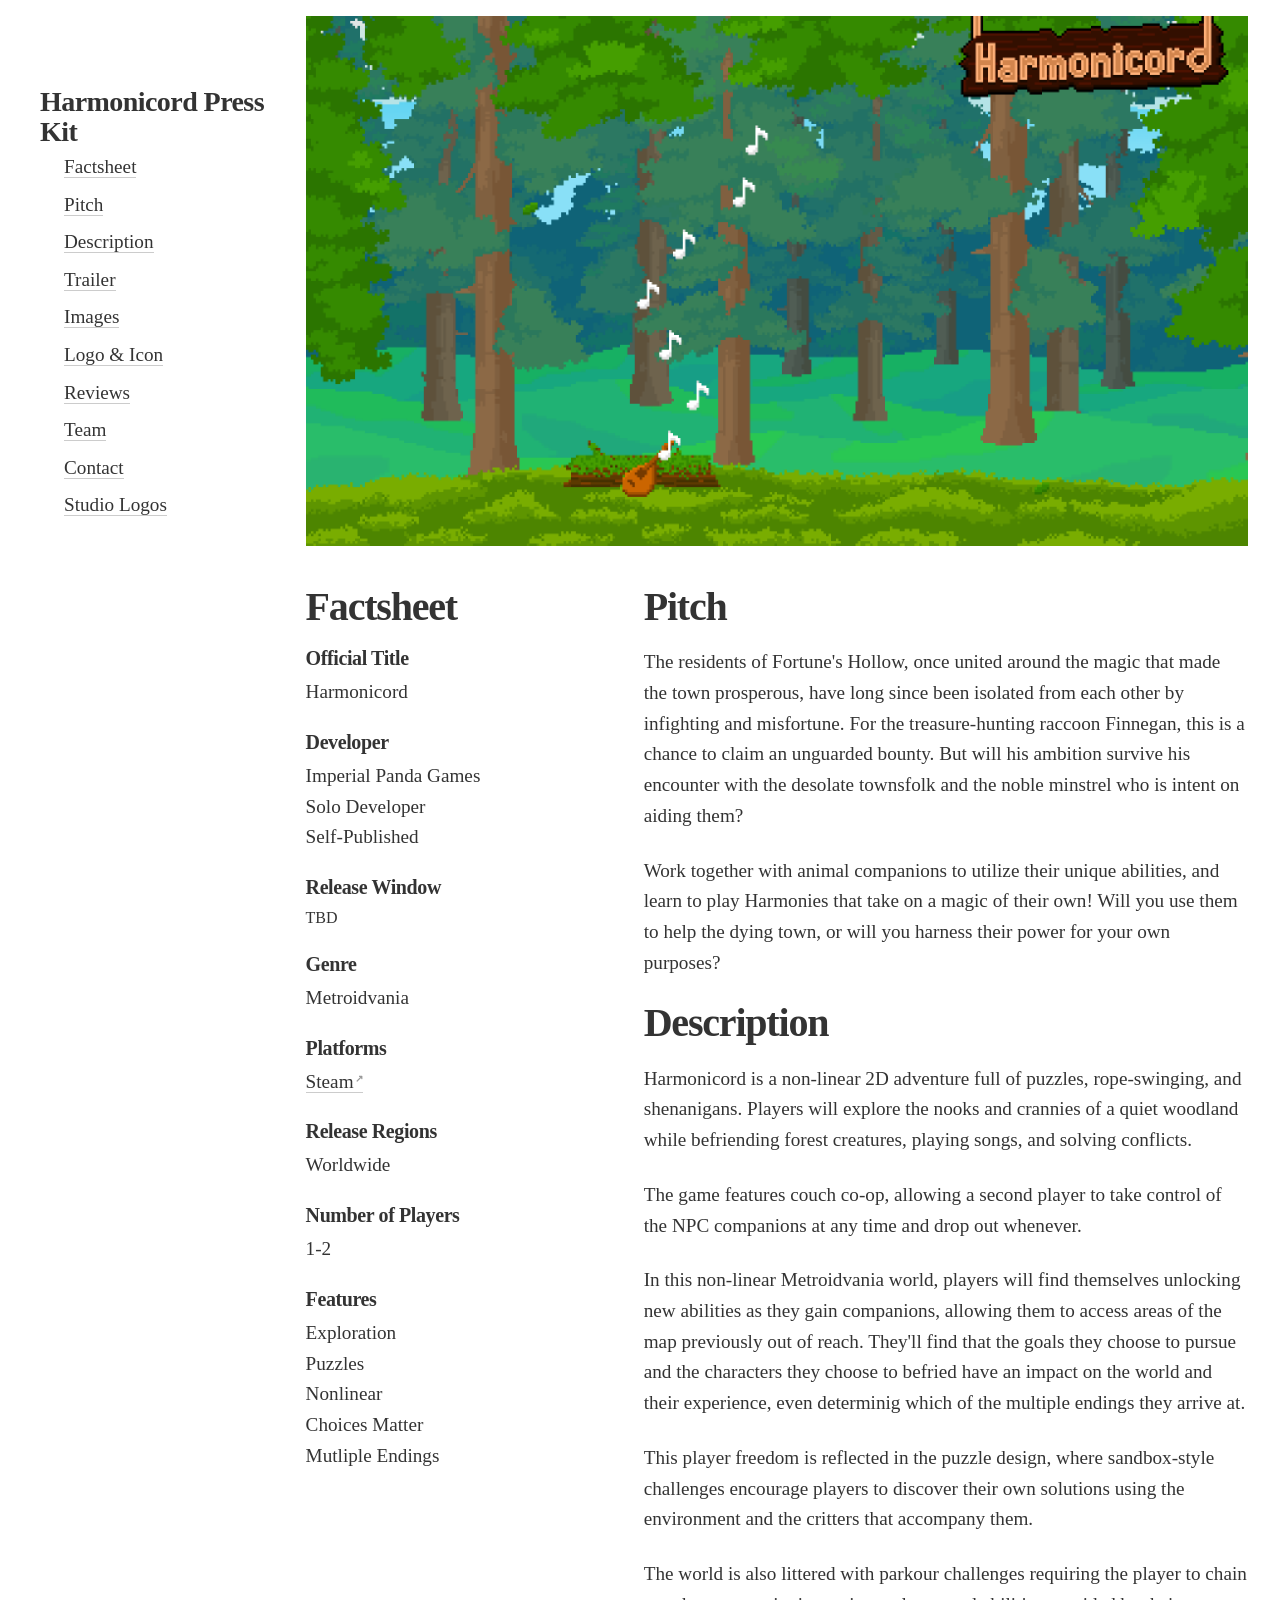
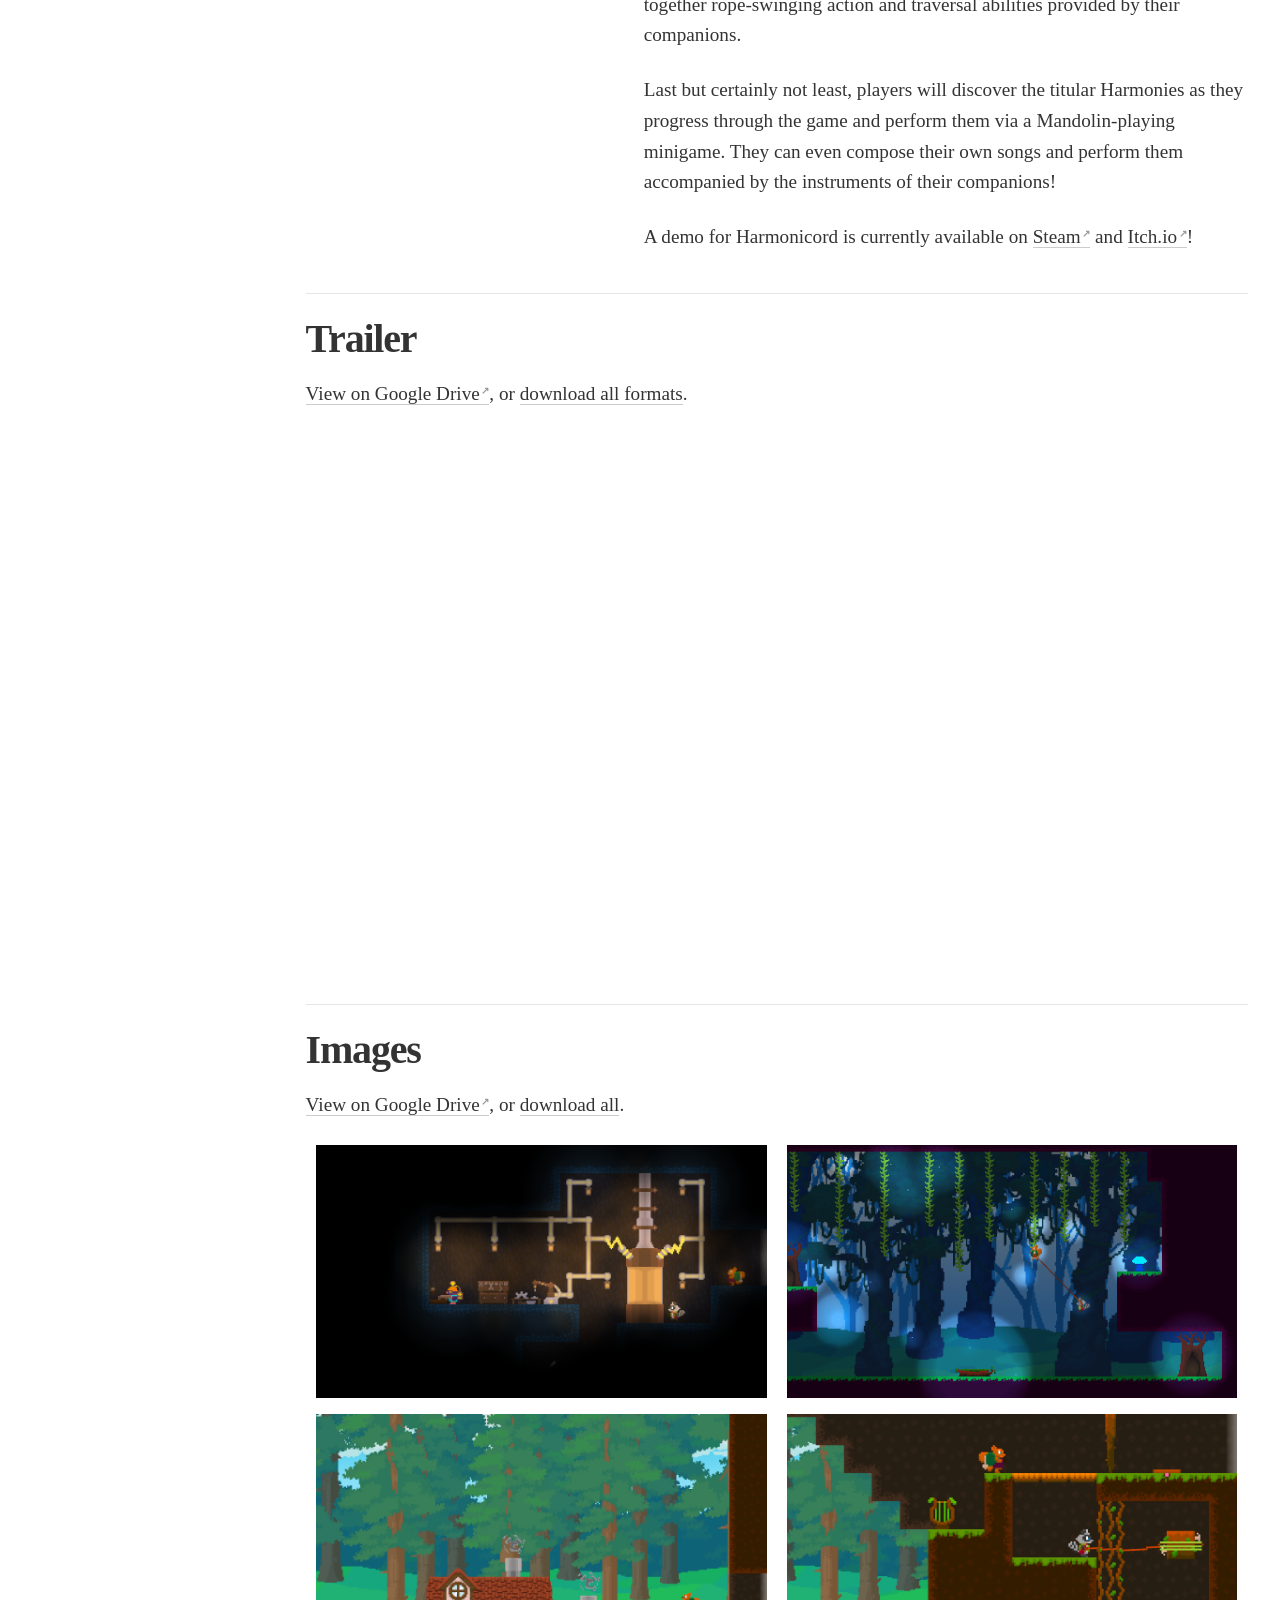
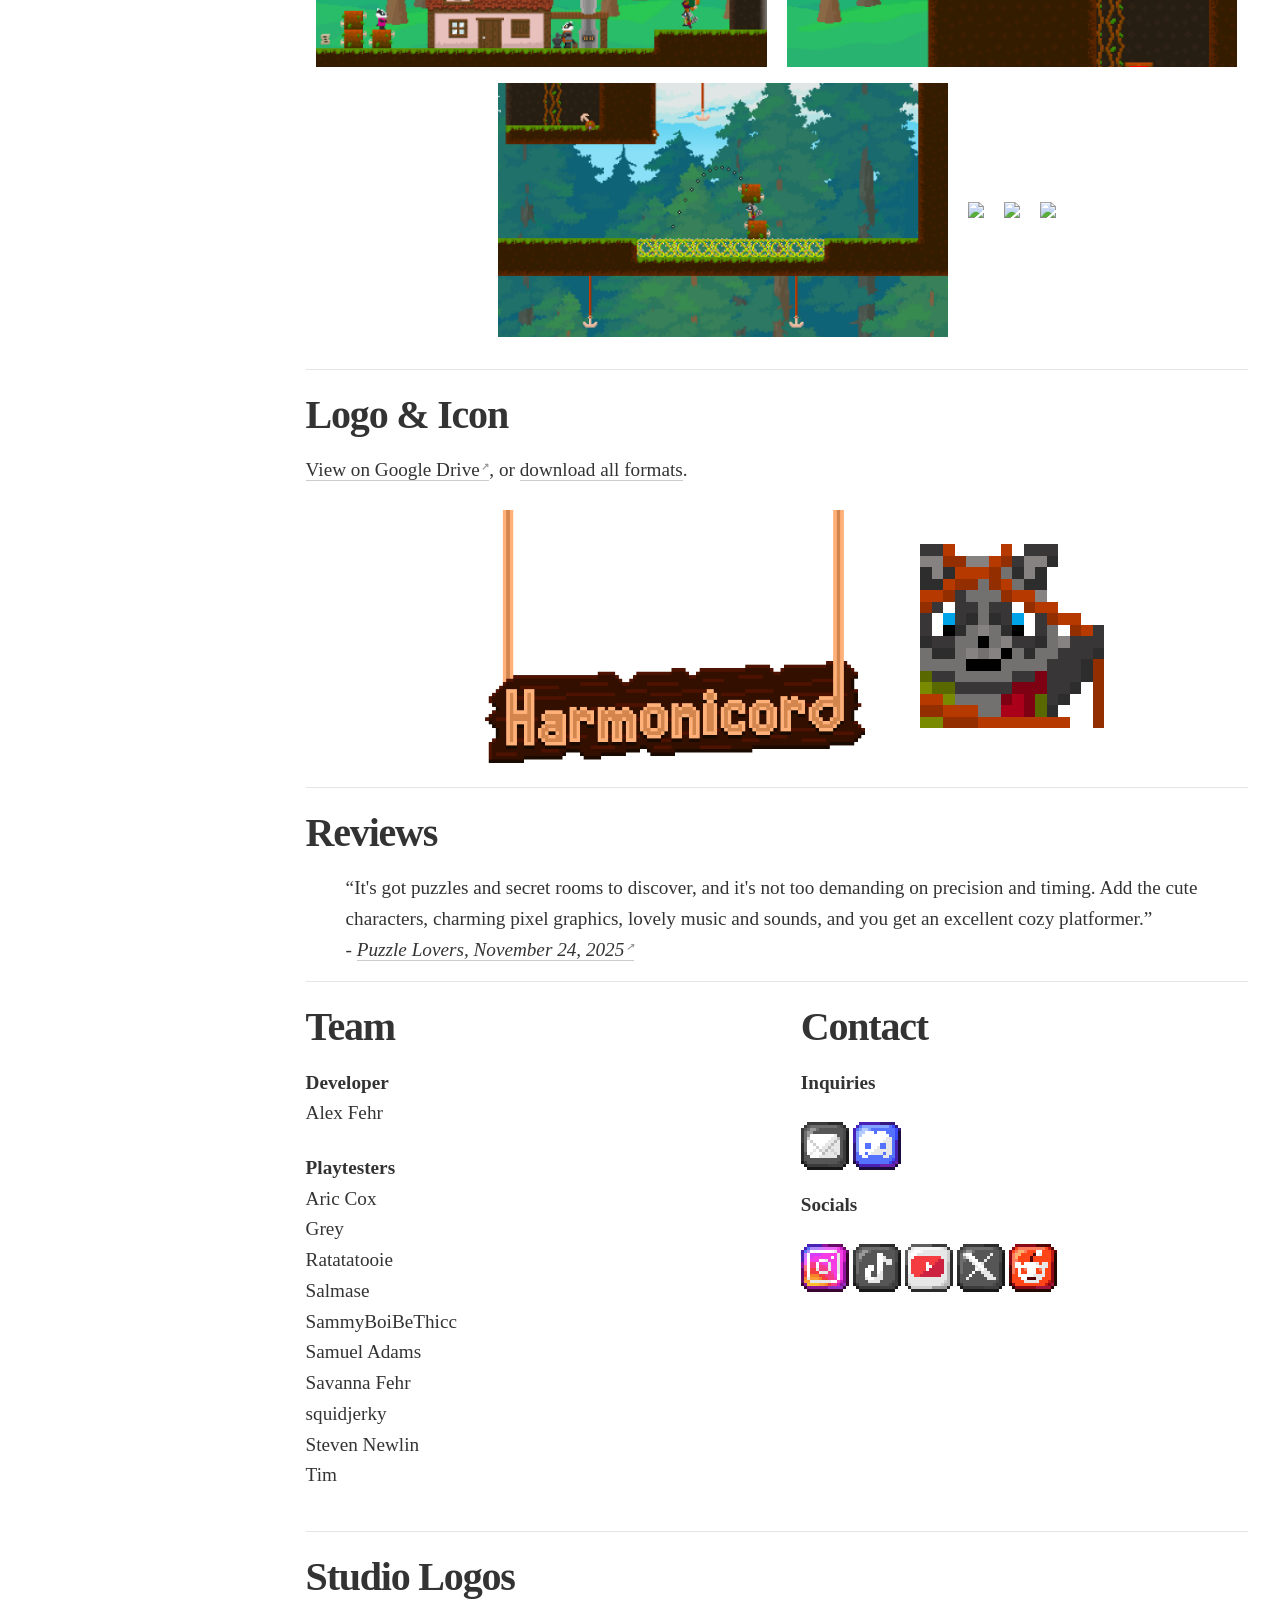
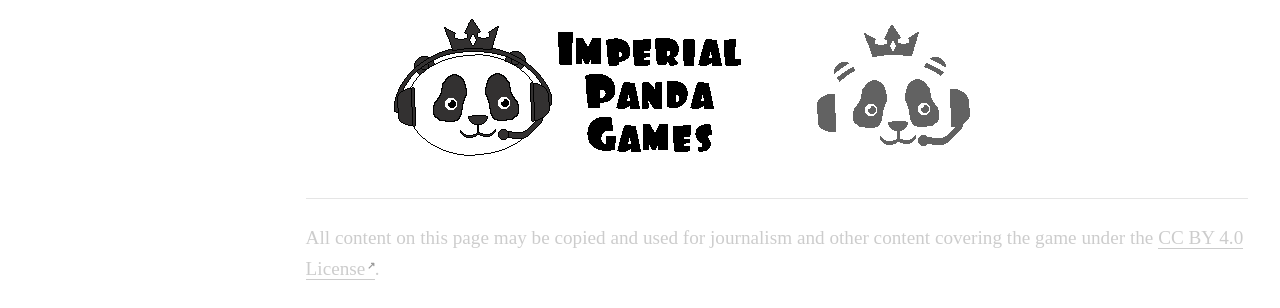
==== commit ddebd964: "Add contact/social icons to Harmonicord press kit" ====
--- a/Harmonicord Presskit.html
+++ b/Harmonicord Presskit.html
@@ -46,13 +46,6 @@
         <div><h3>Release Regions</h3><p>Worldwide</p></div>
         <div><h3>Number of Players</h3><p>1-2</p></div>
         <div><h3>Features</h3><p>Exploration<br>Puzzles<br>Nonlinear<br>Choices Matter<br>Mutliple Endings<br></p></div>
-        <div>
-          <h3>Social:</h3>
-          <p>
-            <a href="//twitter.com/companyname" target="_blank" class="external">twitter.com/companyname</a><br>
-            <a href="//facebook.com/companyname" target="_blank" class="external">facebook.com/companyname</a>
-          </p>
-        </div>
       </div>
       <div id="pitch" class="w-66 w-s-10">
         <h2>Pitch</h2>
@@ -112,13 +105,15 @@
       </div>
       <div id="contact" class="w-5 w-xs-10">
         <h2>Contact</h2>
-        <p><strong>Inquiries</strong><br><a href="mailto:imperialpandagames@gmail.com">imperialpandagames@gmail.com</a></p>
-        <p><strong>Socials</strong><br>
-          <a href="https://discord.gg/6NuU2ccsA2" target="_blank" class="external">Discord</a><br>
-          <a href="https://www.instagram.com/imperialpandagames" target="_blank" class="external">Instagram</a><br>
-          <a href="https://www.tiktok.com/@imp.panda.games" target="_blank" class="external">TikTok</a><br>
-          <a href="https://x.com/ImpPandaGames" target="_blank" class="external">X (Twitter)</a><br>
-        </p>
+        <p><strong>Inquiries</strong></p>
+        <a href="mailto:imperialpandagames@gmail.com"><img src="./media/icons/email.png" class="i-5 i-s-10"></a>
+        <a href="https://discord.gg/6NuU2ccsA2" target="_blank"><img src="./media/icons/discord.png" class="i-5 i-s-10"></a>
+        <p><strong>Socials</strong></p>
+        <a href="https://www.instagram.com/imperialpandagames" target="_blank"><img src="./media/icons/insta.png" class="i-5 i-s-10"></a>
+        <a href="https://www.tiktok.com/@imp.panda.games" target="_blank"><img src="./media/icons/tiktok.png" class="i-5 i-s-10"></a>
+        <a href="https://www.youtube.com/@ImperialPandaGames" target="_blank"><img src="./media/icons/yt.png" class="i-5 i-s-10"></a>
+        <a href="https://x.com/ImpPandaGames" target="_blank"><img src="./media/icons/x.png" class="i-5 i-s-10"></a>
+        <a href="https://www.reddit.com/user/Imperial_Panda_Games/" target="_blank"><img src="./media/icons/reddit.png" class="i-5 i-s-10"></a>
       </div>
     </div>
     <div id="studio-logos">
--- a/css/style.css
+++ b/css/style.css
@@ -181,6 +181,9 @@
 main > #logo-icon > div a,
 main > #logo-icon > div a:hover,
 main > #logo-icon > div a:focus,
+main > #outro-details > #contact a,
+main > #outro-details > #contact a:hover,
+main > #outro-details > #contact a:focus,
 main > #studio-logos > div a,
 main > #studio-logos > div a:hover,
 main > #studio-logos > div a:focus {
@@ -194,6 +197,9 @@
 main > #studio-logos img {
     display: inline-block;
     padding: 0 0.5rem 0.5rem;
+}
+main > #outro-details img {
+    display: inline-block;
 }
 .embed-responsive {
     position: relative;
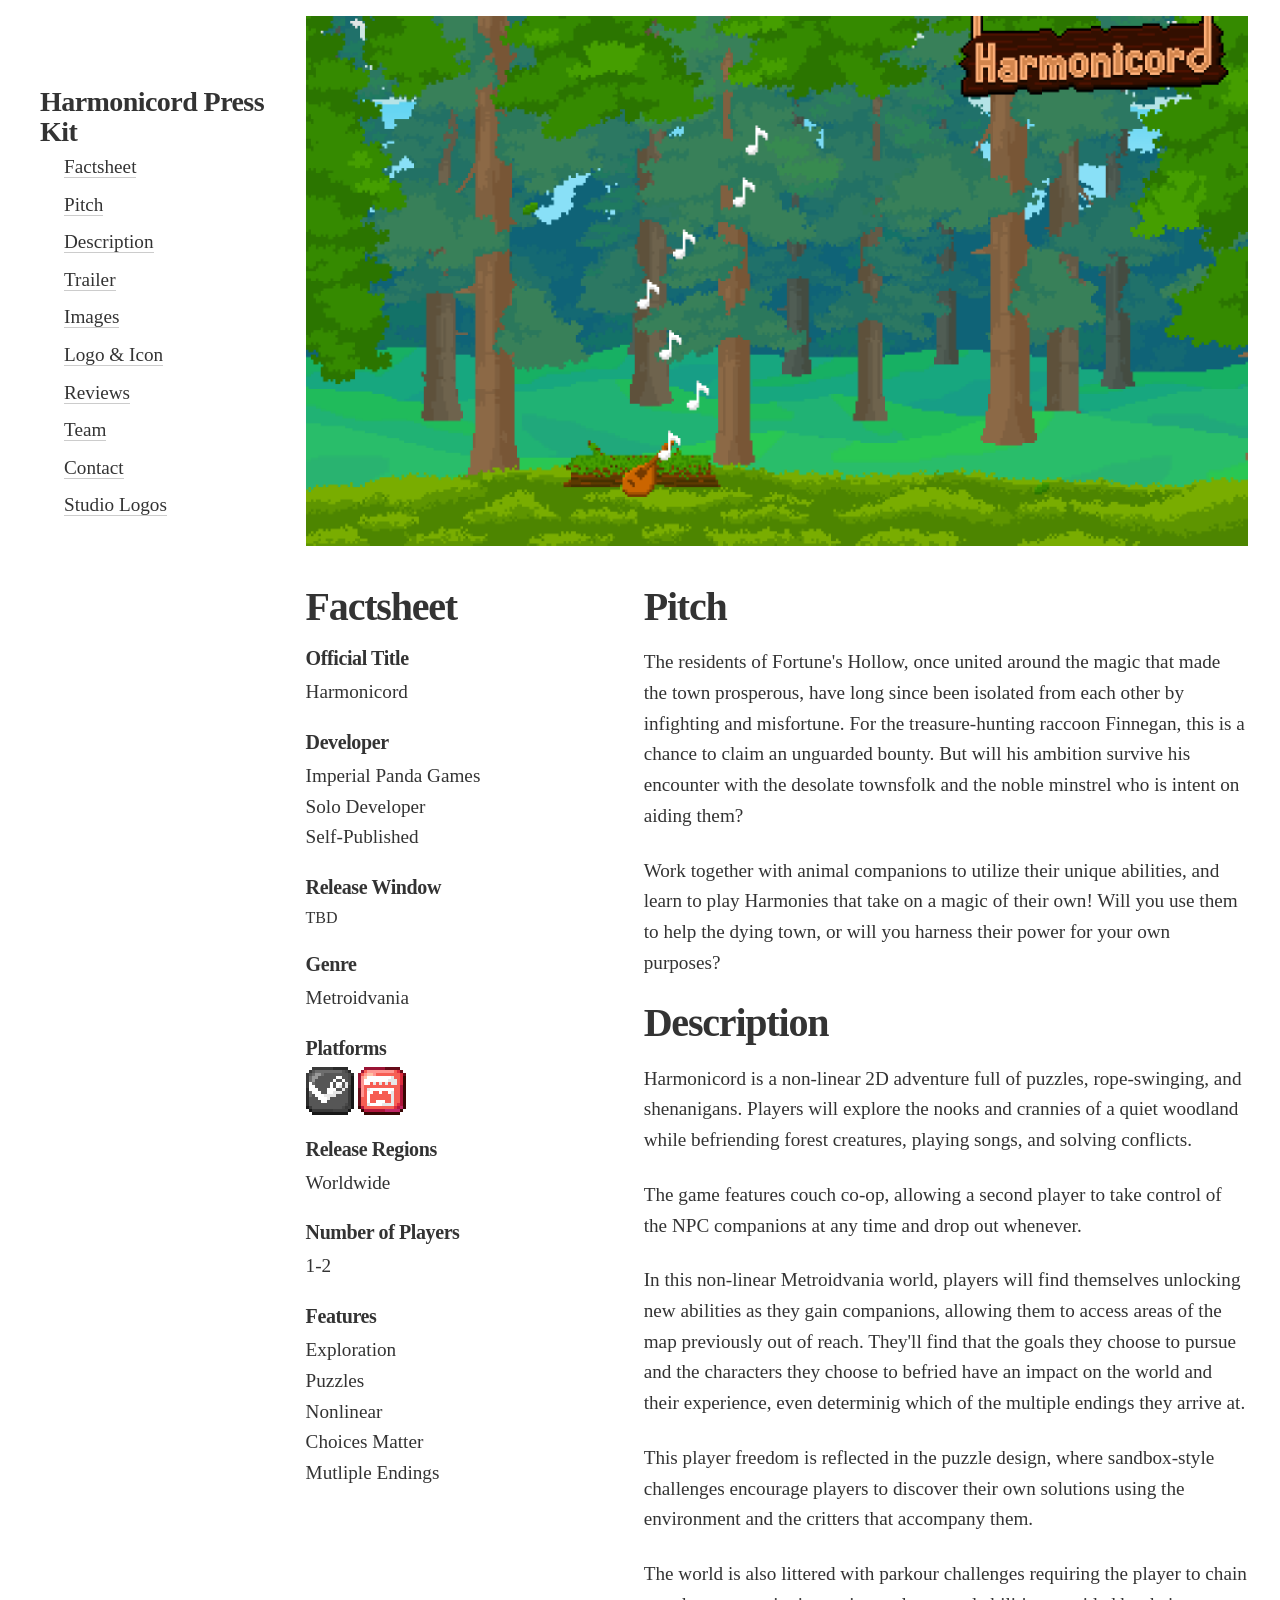
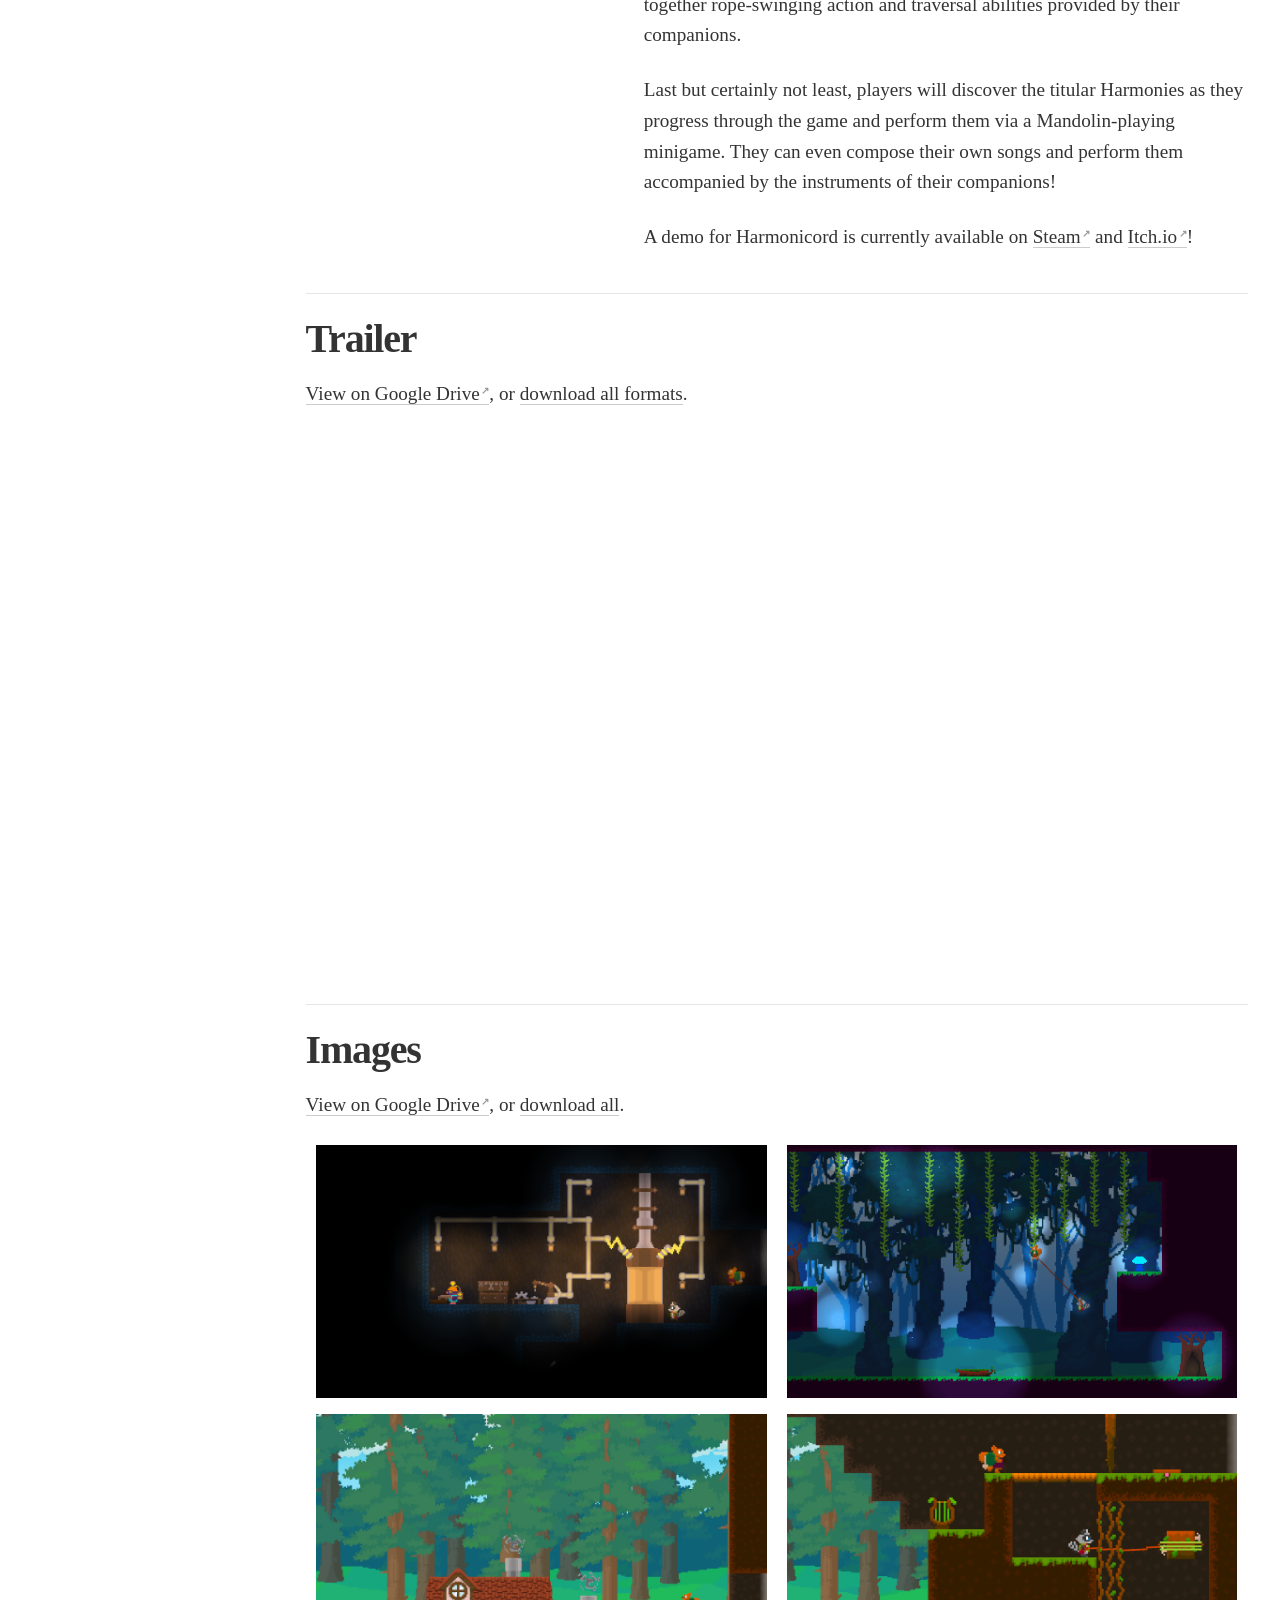
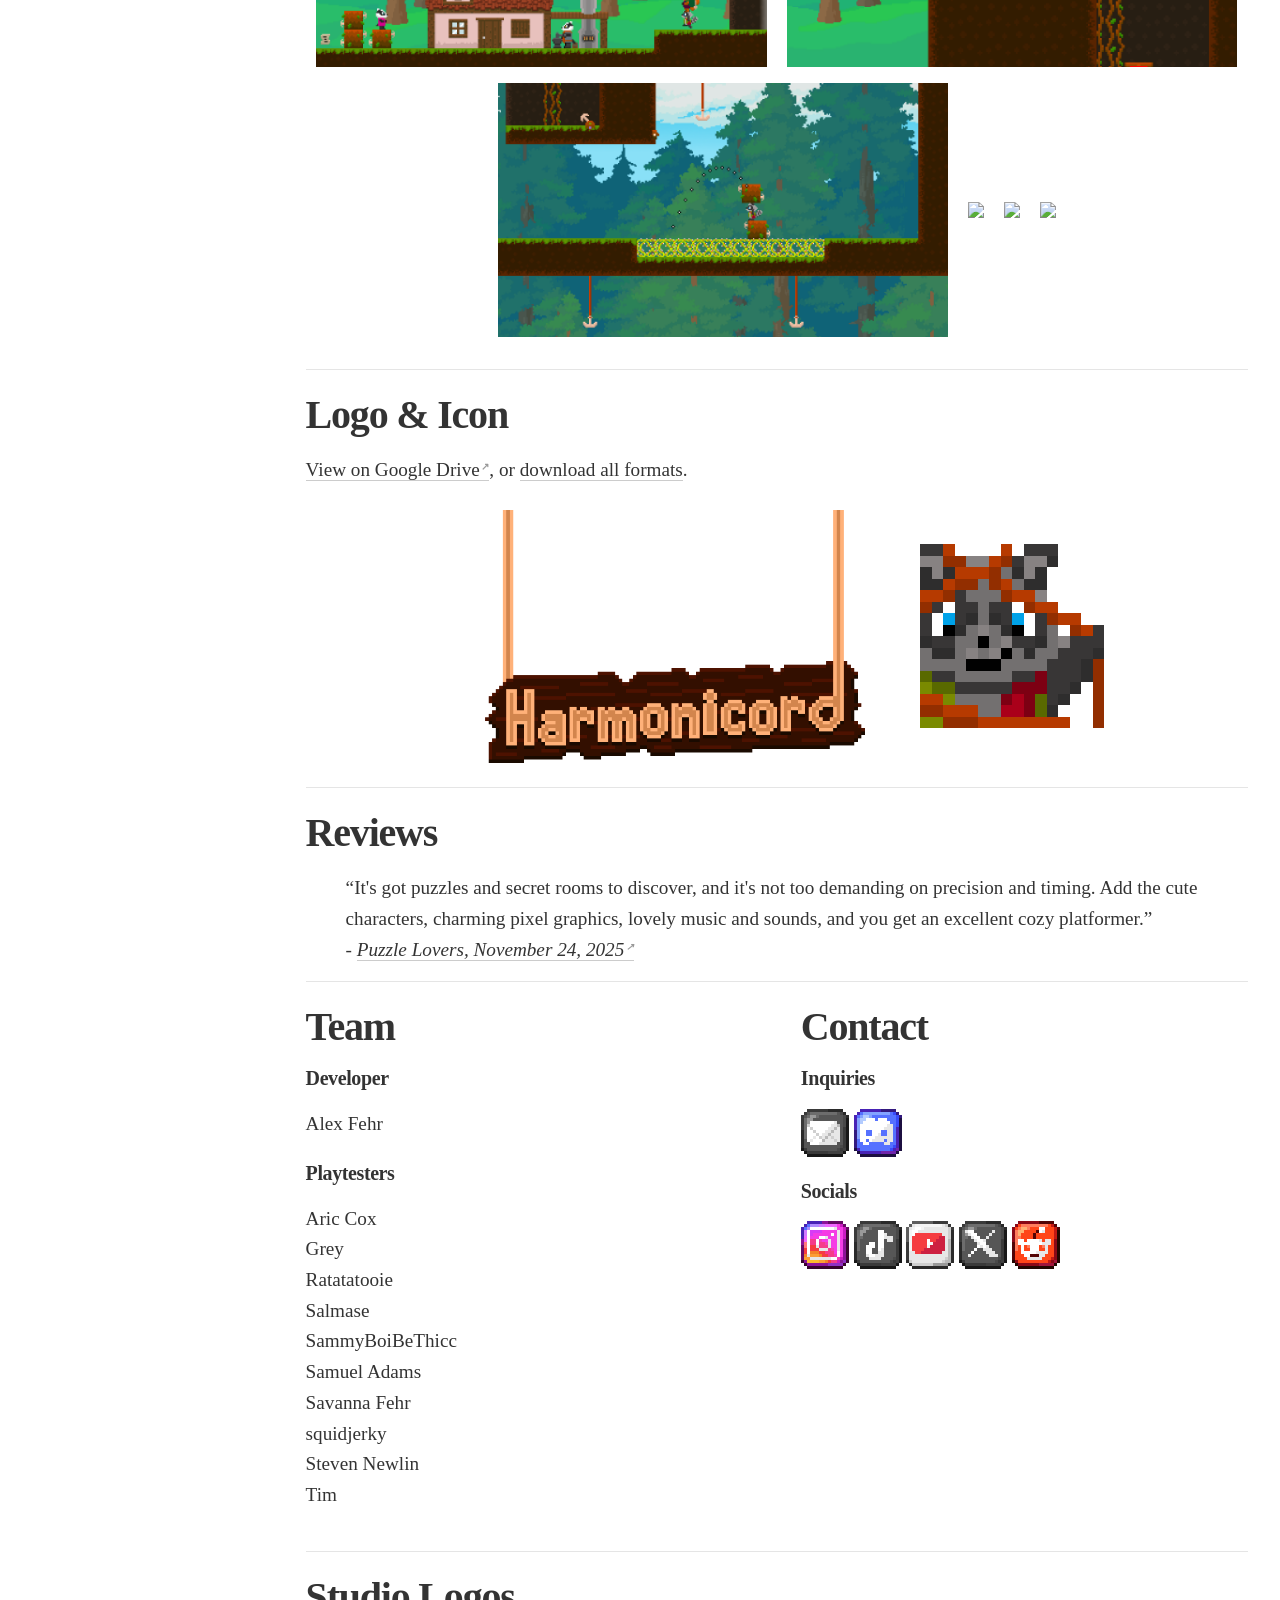
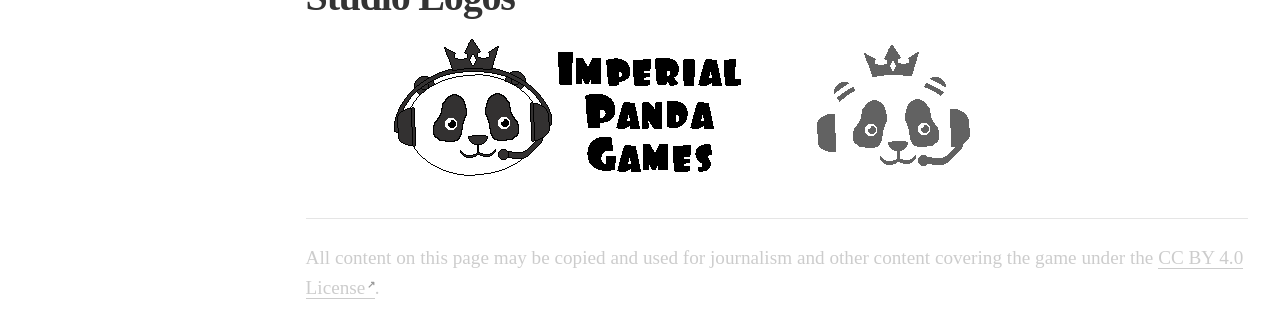
==== commit 77c1431d: "Add Steam and Itch icons, adjust spacing in Harmonicord press kit" ====
--- a/Harmonicord Presskit.html
+++ b/Harmonicord Presskit.html
@@ -42,7 +42,12 @@
         <div><h3>Developer</h3><p>Imperial Panda Games<br>Solo Developer<br>Self-Published</p></div>
         <div><h3>Release Window</h3>TBD</p></div>
         <div><h3>Genre</h3><p>Metroidvania</p></div>
-        <div><h3>Platforms</h3><p><a href="https://store.steampowered.com/app/3581070/Harmonicord/" target="_blank" class="external">Steam</a></p></div>
+        <div><h3>Platforms</h3>
+          <p>
+            <a href="https://store.steampowered.com/app/3581070/Harmonicord/" target="_blank"><img src="./media/icons/steam.png" class="i-5 i-s-10"></a>
+            <a href="https://imperialpandagames.itch.io/harmonicord" target="_blank"><img src="./media/icons/itch.png" class="i-5 i-s-10"></a>
+          </p>
+        </div>
         <div><h3>Release Regions</h3><p>Worldwide</p></div>
         <div><h3>Number of Players</h3><p>1-2</p></div>
         <div><h3>Features</h3><p>Exploration<br>Puzzles<br>Nonlinear<br>Choices Matter<br>Mutliple Endings<br></p></div>
@@ -100,20 +105,26 @@
     <div id="outro-details">
       <div id="credits" class="w-5 w-xs-10">
         <h2>Team</h2>
-        <p><strong>Developer</strong><br>Alex Fehr</p>
-        <p><strong>Playtesters</strong><br>Aric Cox<br>Grey<br>Ratatatooie<br>Salmase<br>SammyBoiBeThicc<br>Samuel Adams<br>Savanna Fehr<br>squidjerky<br>Steven Newlin<br>Tim</p>
+        <h3>Developer</h3>
+        <p>Alex Fehr</p>
+        <h3>Playtesters</h3>
+        <p>Aric Cox<br>Grey<br>Ratatatooie<br>Salmase<br>SammyBoiBeThicc<br>Samuel Adams<br>Savanna Fehr<br>squidjerky<br>Steven Newlin<br>Tim</p>
       </div>
       <div id="contact" class="w-5 w-xs-10">
         <h2>Contact</h2>
-        <p><strong>Inquiries</strong></p>
-        <a href="mailto:imperialpandagames@gmail.com"><img src="./media/icons/email.png" class="i-5 i-s-10"></a>
-        <a href="https://discord.gg/6NuU2ccsA2" target="_blank"><img src="./media/icons/discord.png" class="i-5 i-s-10"></a>
-        <p><strong>Socials</strong></p>
-        <a href="https://www.instagram.com/imperialpandagames" target="_blank"><img src="./media/icons/insta.png" class="i-5 i-s-10"></a>
-        <a href="https://www.tiktok.com/@imp.panda.games" target="_blank"><img src="./media/icons/tiktok.png" class="i-5 i-s-10"></a>
-        <a href="https://www.youtube.com/@ImperialPandaGames" target="_blank"><img src="./media/icons/yt.png" class="i-5 i-s-10"></a>
-        <a href="https://x.com/ImpPandaGames" target="_blank"><img src="./media/icons/x.png" class="i-5 i-s-10"></a>
-        <a href="https://www.reddit.com/user/Imperial_Panda_Games/" target="_blank"><img src="./media/icons/reddit.png" class="i-5 i-s-10"></a>
+        <h3>Inquiries</h3>
+        <p>
+          <a href="mailto:imperialpandagames@gmail.com"><img src="./media/icons/email.png" class="i-5 i-s-10"></a>
+          <a href="https://discord.gg/6NuU2ccsA2" target="_blank"><img src="./media/icons/discord.png" class="i-5 i-s-10"></a>
+        </p>
+        <h3>Socials</h3>
+        <p>
+          <a href="https://www.instagram.com/imperialpandagames" target="_blank"><img src="./media/icons/insta.png" class="i-5 i-s-10"></a>
+          <a href="https://www.tiktok.com/@imp.panda.games" target="_blank"><img src="./media/icons/tiktok.png" class="i-5 i-s-10"></a>
+          <a href="https://www.youtube.com/@ImperialPandaGames" target="_blank"><img src="./media/icons/yt.png" class="i-5 i-s-10"></a>
+          <a href="https://x.com/ImpPandaGames" target="_blank"><img src="./media/icons/x.png" class="i-5 i-s-10"></a>
+          <a href="https://www.reddit.com/user/Imperial_Panda_Games/" target="_blank"><img src="./media/icons/reddit.png" class="i-5 i-s-10"></a>
+        </p>
       </div>
     </div>
     <div id="studio-logos">
--- a/css/style.css
+++ b/css/style.css
@@ -198,6 +198,7 @@
     display: inline-block;
     padding: 0 0.5rem 0.5rem;
 }
+main > #intro-details > #factsheet img,
 main > #outro-details img {
     display: inline-block;
 }
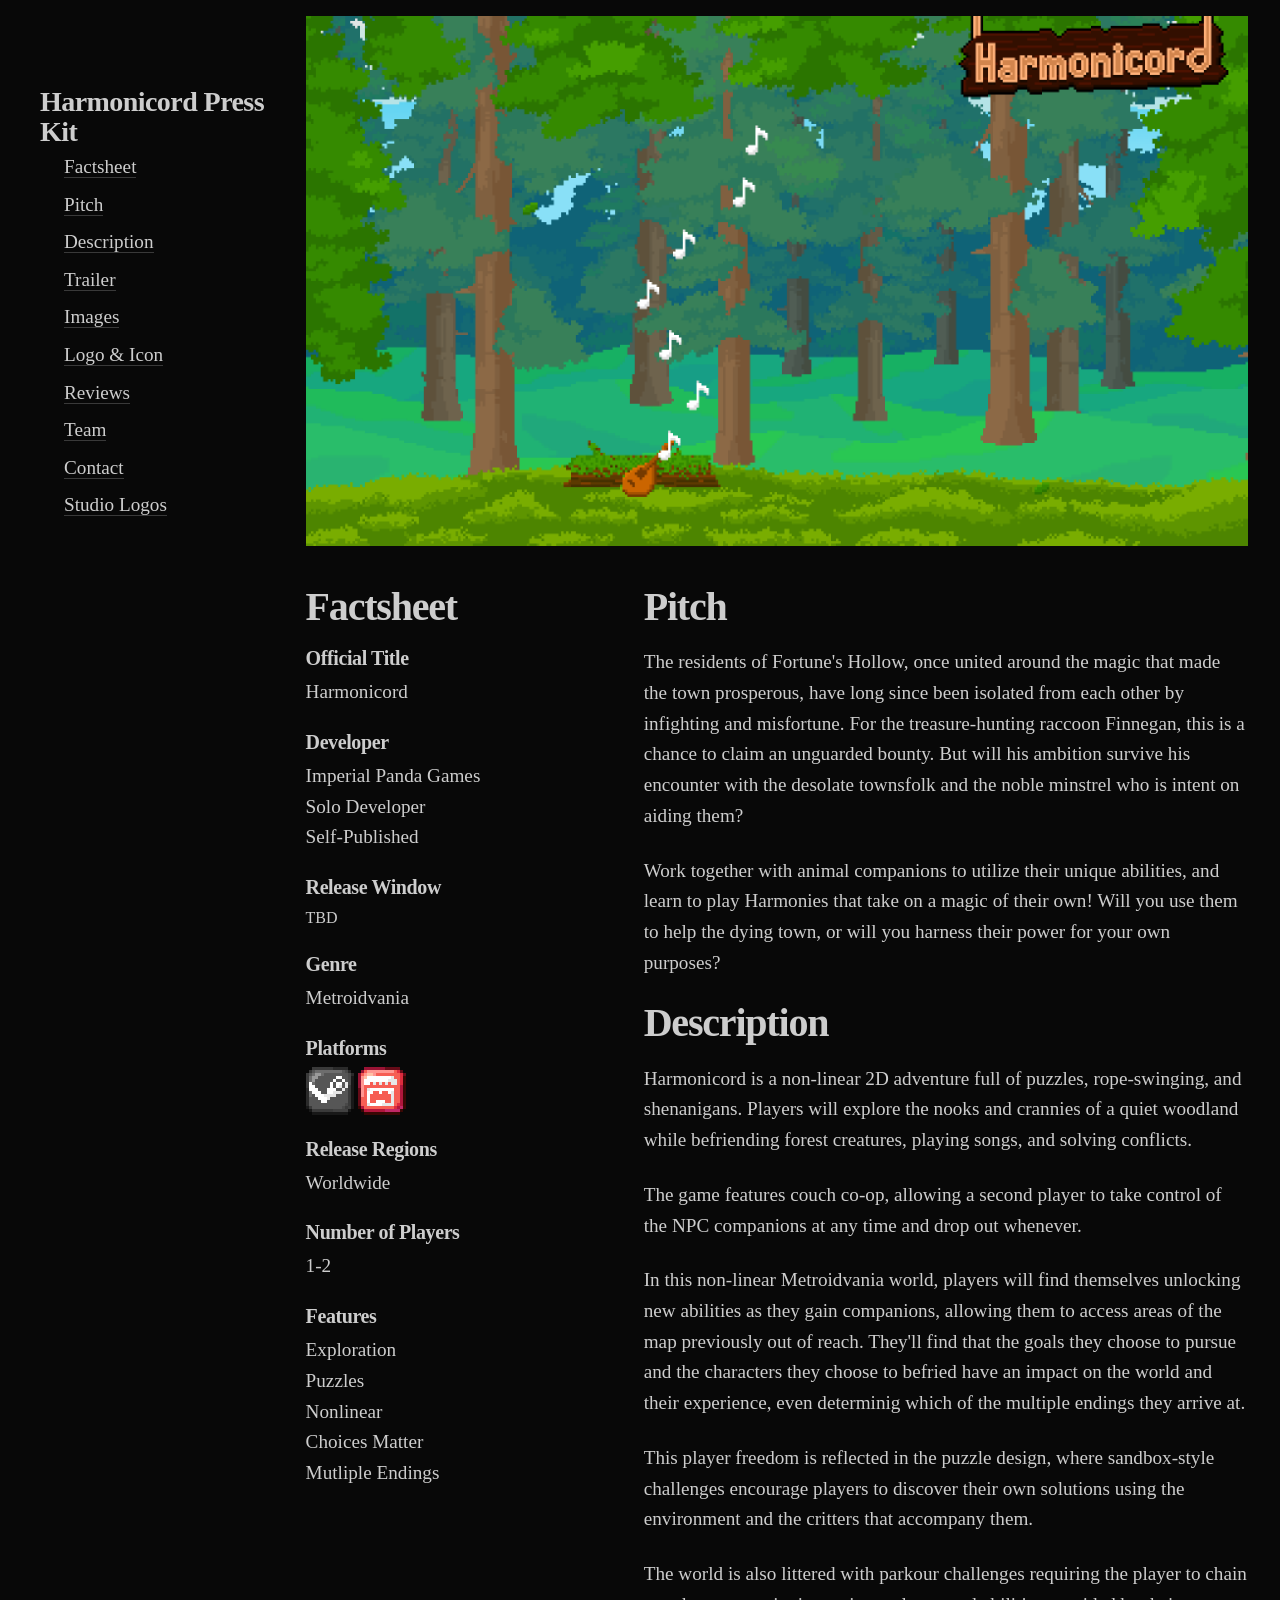
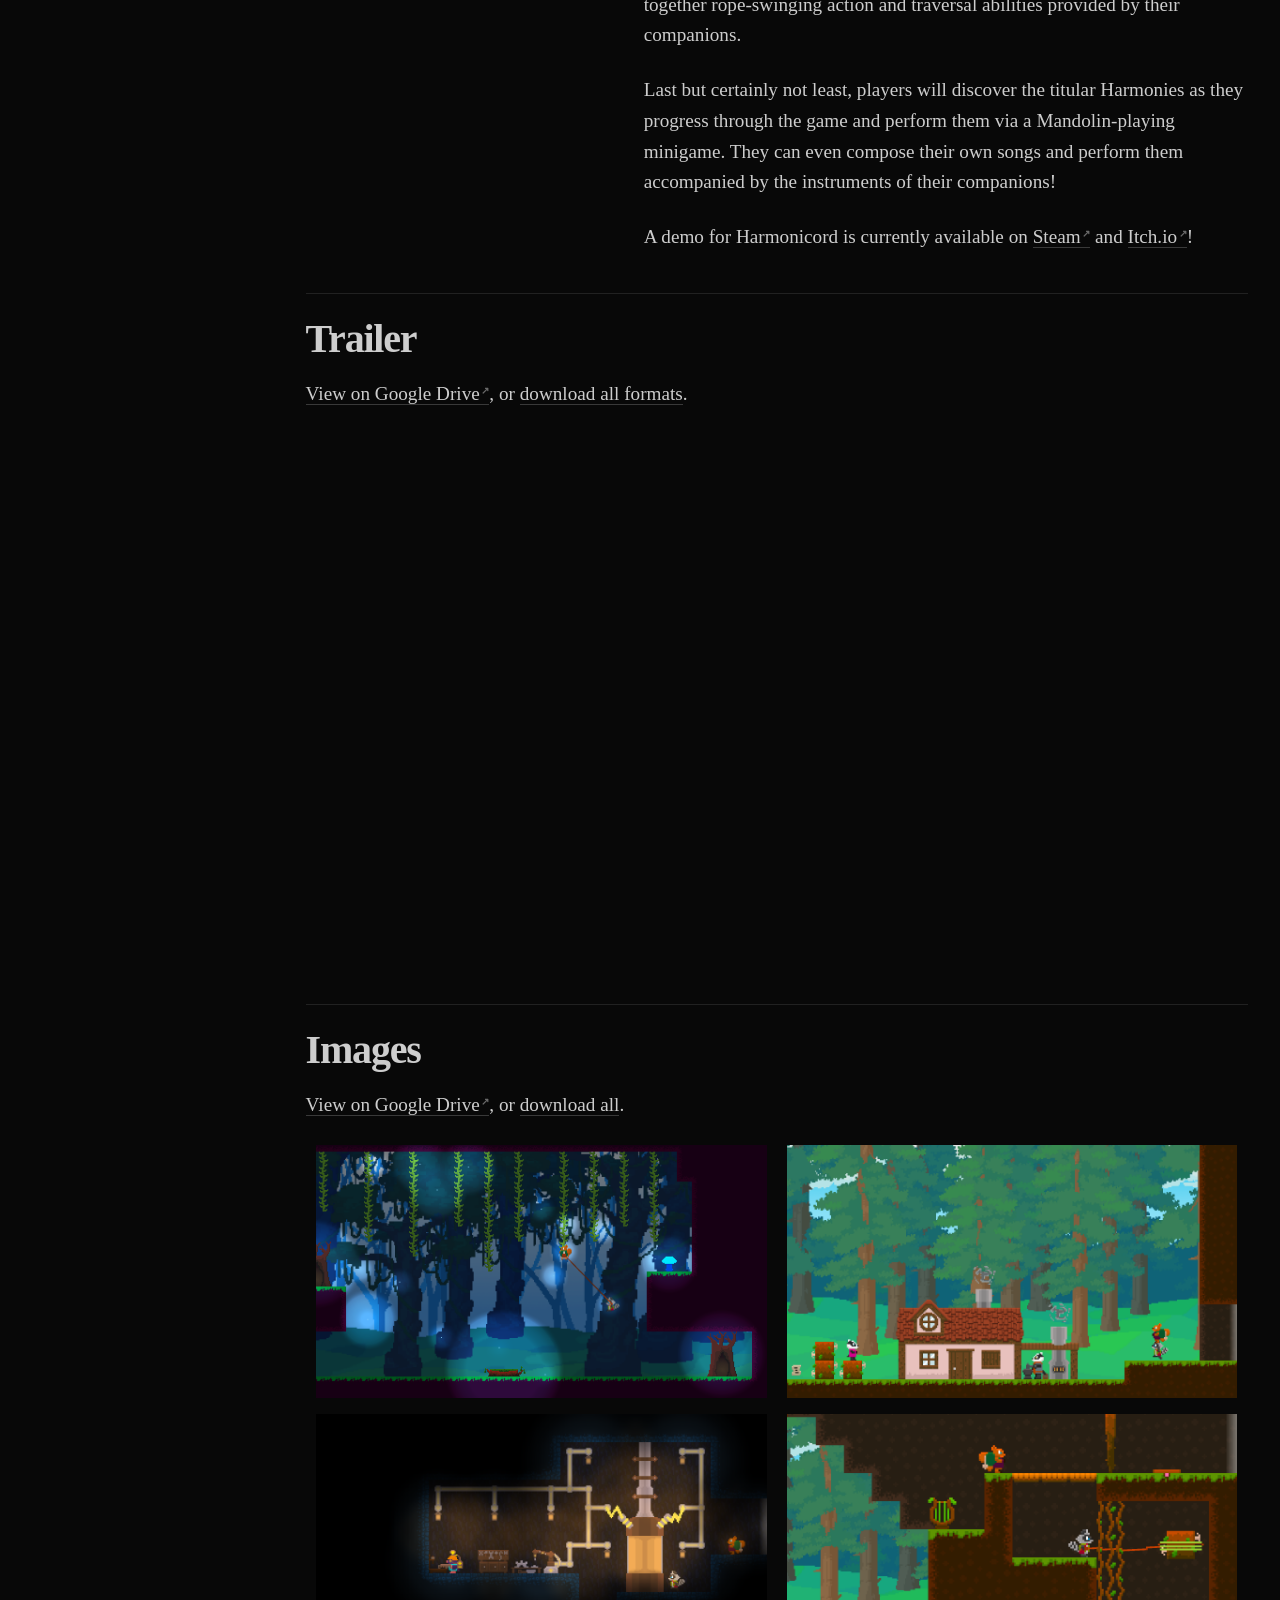
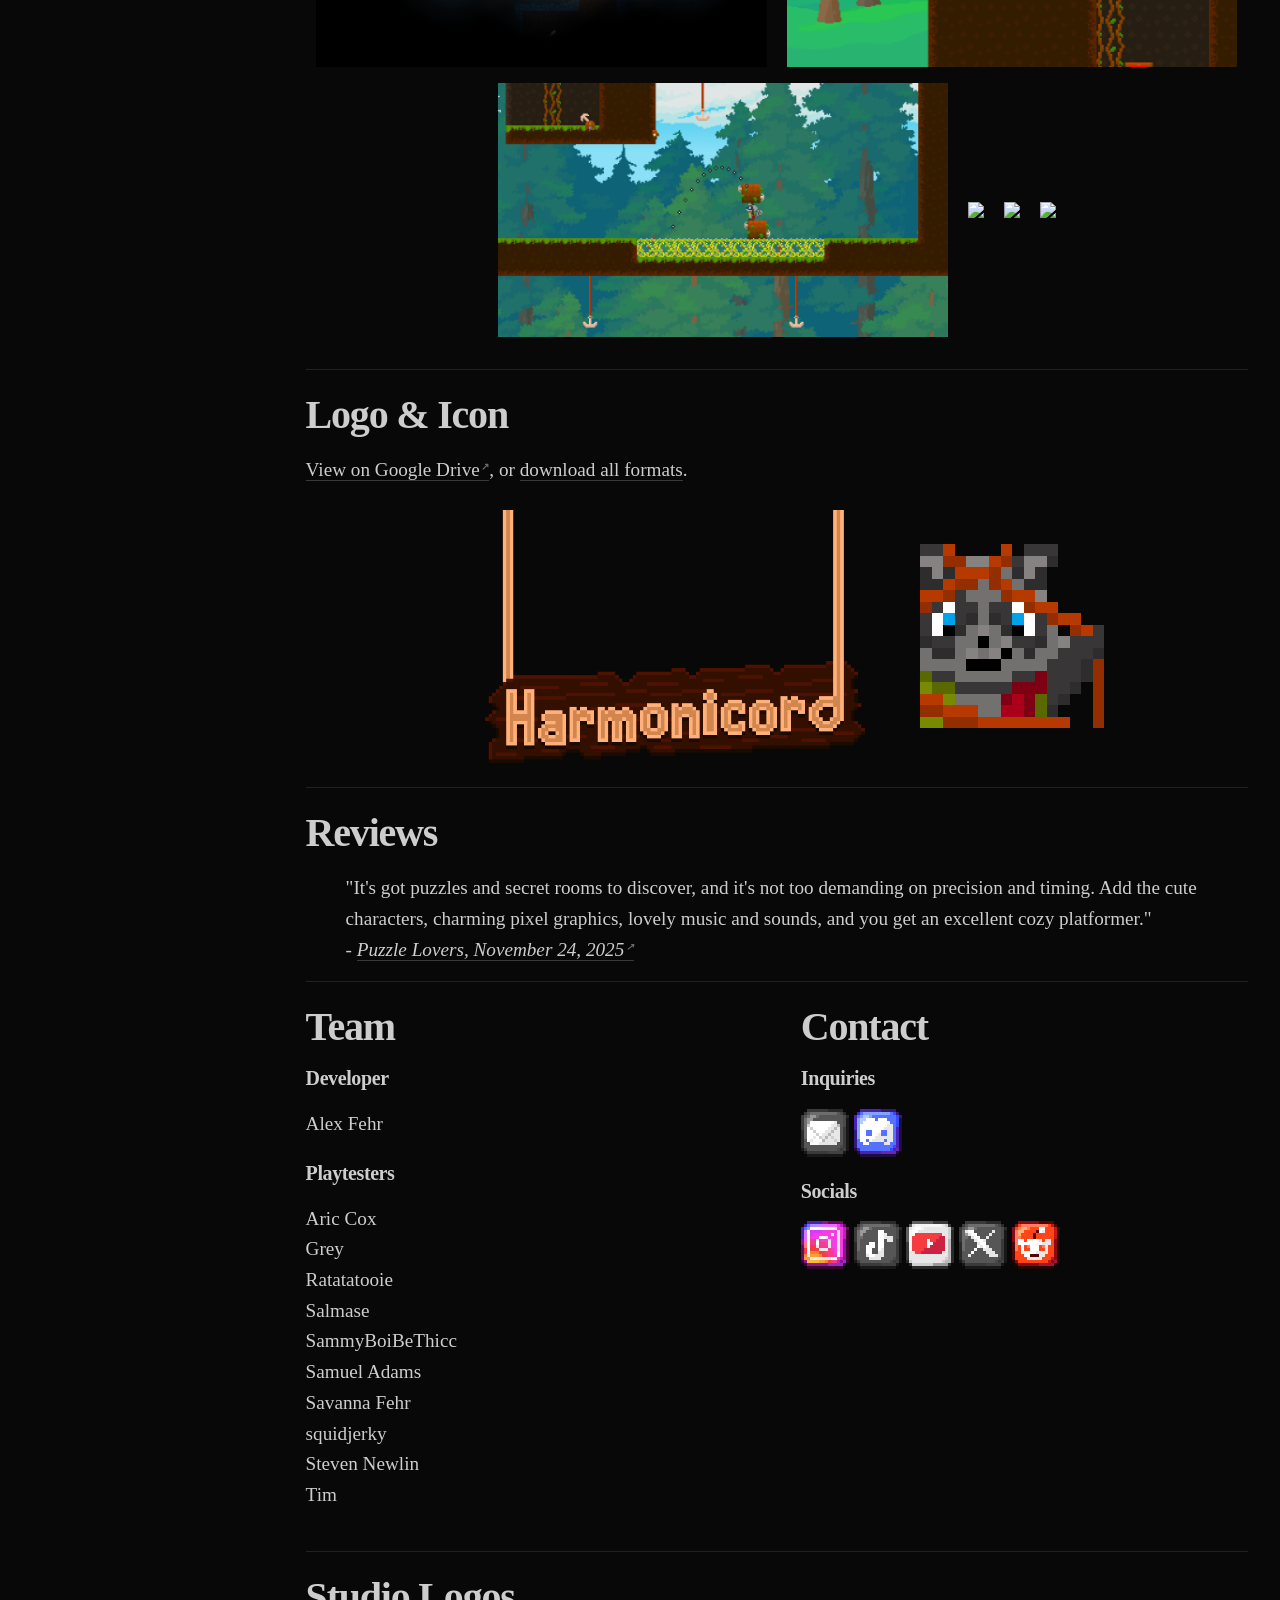
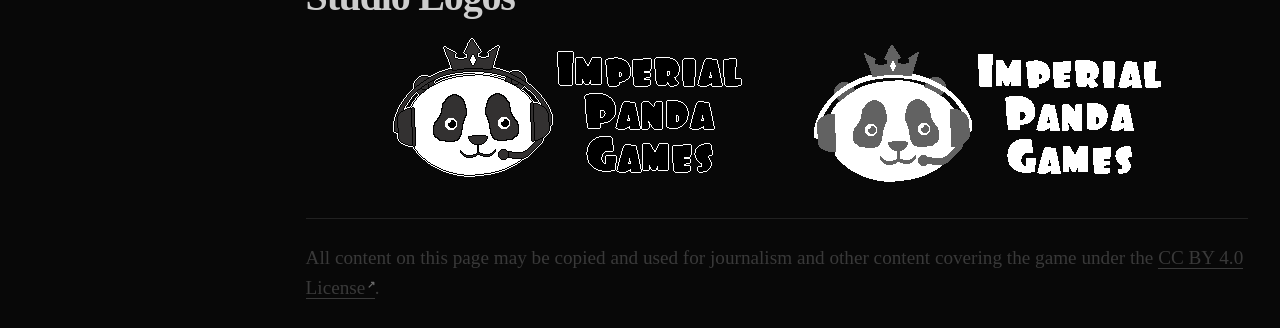
==== commit 02d851dd: "Convert Harmonicord press kit to dark mode" ====
--- a/Harmonicord Presskit.html
+++ b/Harmonicord Presskit.html
@@ -77,13 +77,13 @@
       <h2>Images</h2>
       <p><a href="https://drive.google.com/drive/folders/1iOVzQJB6T_zORTBa0-BtFcxVVF3Qzx_f?usp=drive_link" target="_blank" class="external">View on Google Drive</a>, or <a href="https://drive.google.com/uc?export=download&id=1MyNGoOgXNUPue28nnHeySWHiqX7hskMU" target="_blank">download all</a>.</p>
       <div class="w-10">
-        <a href="./media/screenshot 1.png" target="_blank"><img class="i-5 i-s-10" src="./media/screenshot 1.png"></a>
         <a href="./media/screenshot 2.png" target="_blank"><img class="i-5 i-s-10" src="./media/screenshot 2.png"></a>
         <a href="./media/screenshot 3.png" target="_blank"><img class="i-5 i-s-10" src="./media/screenshot 3.png"></a>
+        <a href="./media/screenshot 1.png" target="_blank"><img class="i-5 i-s-10" src="./media/screenshot 1.png"></a>
         <a href="./media/screenshot 4.png" target="_blank"><img class="i-5 i-s-10" src="./media/screenshot 4.png"></a>
         <a href="./media/screenshot 5.png" target="_blank"><img class="i-5 i-s-10" src="./media/screenshot 5.png"></a>
+        <a href="./media/playmusic_english.gif" target="_blank"><img class="i-5 i-s-10" src="./media/playmusic_english.gif"></a>
         <a href="./media/lassoswing_english.gif" target="_blank"><img class="i-5 i-s-10" src="./media/lassoswing_english.gif"></a>
-        <a href="./media/playmusic_english.gif" target="_blank"><img class="i-5 i-s-10" src="./media/playmusic_english.gif"></a>
         <a href="./media/throwtheo_english.gif" target="_blank"><img class="i-5 i-s-10" src="./media/throwtheo_english.gif"></a>
       </div>
     </div>
@@ -98,7 +98,7 @@
     <div id="reviews">
       <h2>Reviews</h2>
       <blockquote>
-        <p><q>It's got puzzles and secret rooms to discover, and it's not too demanding on precision and timing. Add the cute characters, charming pixel graphics, lovely music and sounds, and you get an excellent cozy platformer.</q></p>
+        <p>"It's got puzzles and secret rooms to discover, and it's not too demanding on precision and timing. Add the cute characters, charming pixel graphics, lovely music and sounds, and you get an excellent cozy platformer."</p>
         <footer><p>- <em><a href="https://steamcommunity.com/groups/puzzlelovers/announcements/detail/603047407120287581" target="_blank" class="external">Puzzle Lovers, November 24, 2025</a></em></p></footer>
       </blockquote>
     </div>
--- a/css/style.css
+++ b/css/style.css
@@ -1,17 +1,17 @@
 ::-moz-selection {
-    background: #d6facd;
+    background: #092b00;
 }
 ::-ms-selection {
-    background: #d6facd;
+    background: #092b00;
 }
 ::-o-selection {
-    background: #d6facd;
+    background: #092b00;
 }
 ::-webkit-selection {
-    background: #d6facd;
+    background: #092b00;
 }
 ::selection {
-    background: #d6facd;
+    background: #092b00;
 }
 * {
     -moz-osx-font-smoothing: grayscale;
@@ -37,7 +37,7 @@
     max-width: 100%;
 }
 html {
-    background-color: #fff;
+    background-color: #080808;
 }
 html,
 body {
@@ -46,7 +46,7 @@
     height: 100%;
 }
 body {
-    color: rgba(0, 0, 0, 0.8);
+    color: rgba(255, 255, 255, 0.8);
     font-family: Georgia, serif;
     line-height: 1.5;
     overflow-y: scroll;
@@ -81,13 +81,12 @@
     font-weight: 600;
 }
 a {
-    color: rgba(0, 0, 0, 0.8);
     text-decoration: none;
-    border-bottom: 1px solid rgba(0, 0, 0, 0.2);
+    border-bottom: 1px solid rgba(255, 255, 255, 0.2);
 }
 a:hover,
 a:focus {
-    border-bottom: 1px solid rgba(0, 0, 0, 0.5);
+    border-bottom: 1px solid rgba(255, 255, 255, 0.5);
 }
 p {
     margin-bottom: 1.5rem;
@@ -156,7 +155,7 @@
     padding-bottom: 1rem;
 }
 main > *:not(:first-child):not(:last-child) {
-    border-bottom: 1px solid rgba(0, 0, 0, 0.1);
+    border-bottom: 1px solid rgba(255, 255, 255, 0.1);
 }
 main > #intro-details > div:first-child,
 main > #outro-details > div:first-child {
@@ -226,7 +225,7 @@
     padding-bottom: 56.25%;
 }
 .external::after {
-    color: rgba(0, 0, 0, 0.4);
+    color: rgba(255, 255, 255, 0.4);
     content: "↗";
     font-size: 0.6rem;
     font-weight: 800;
@@ -235,18 +234,15 @@
 }
 .external:hover::after,
 .external:focus::after {
-    color: rgba(0, 0, 0, 1);
+    color: rgb(255, 255, 255);
 }
 main > footer {
-    color: rgba(0, 0, 0, 0.2);
+    color: rgba(255, 255, 255, 0.2);
     padding-bottom: 0.5rem;
-}
-main > footer a {
-    color: rgba(0, 0, 0, 0.2);
 }
 main > footer a:hover,
 footer a:focus {
-    border-bottom: 1px solid rgba(0, 0, 0, 0.4);
+    border-bottom: 1px solid rgba(255, 255, 255, 0.4);
 }
 main > footer p {
     margin: 0;
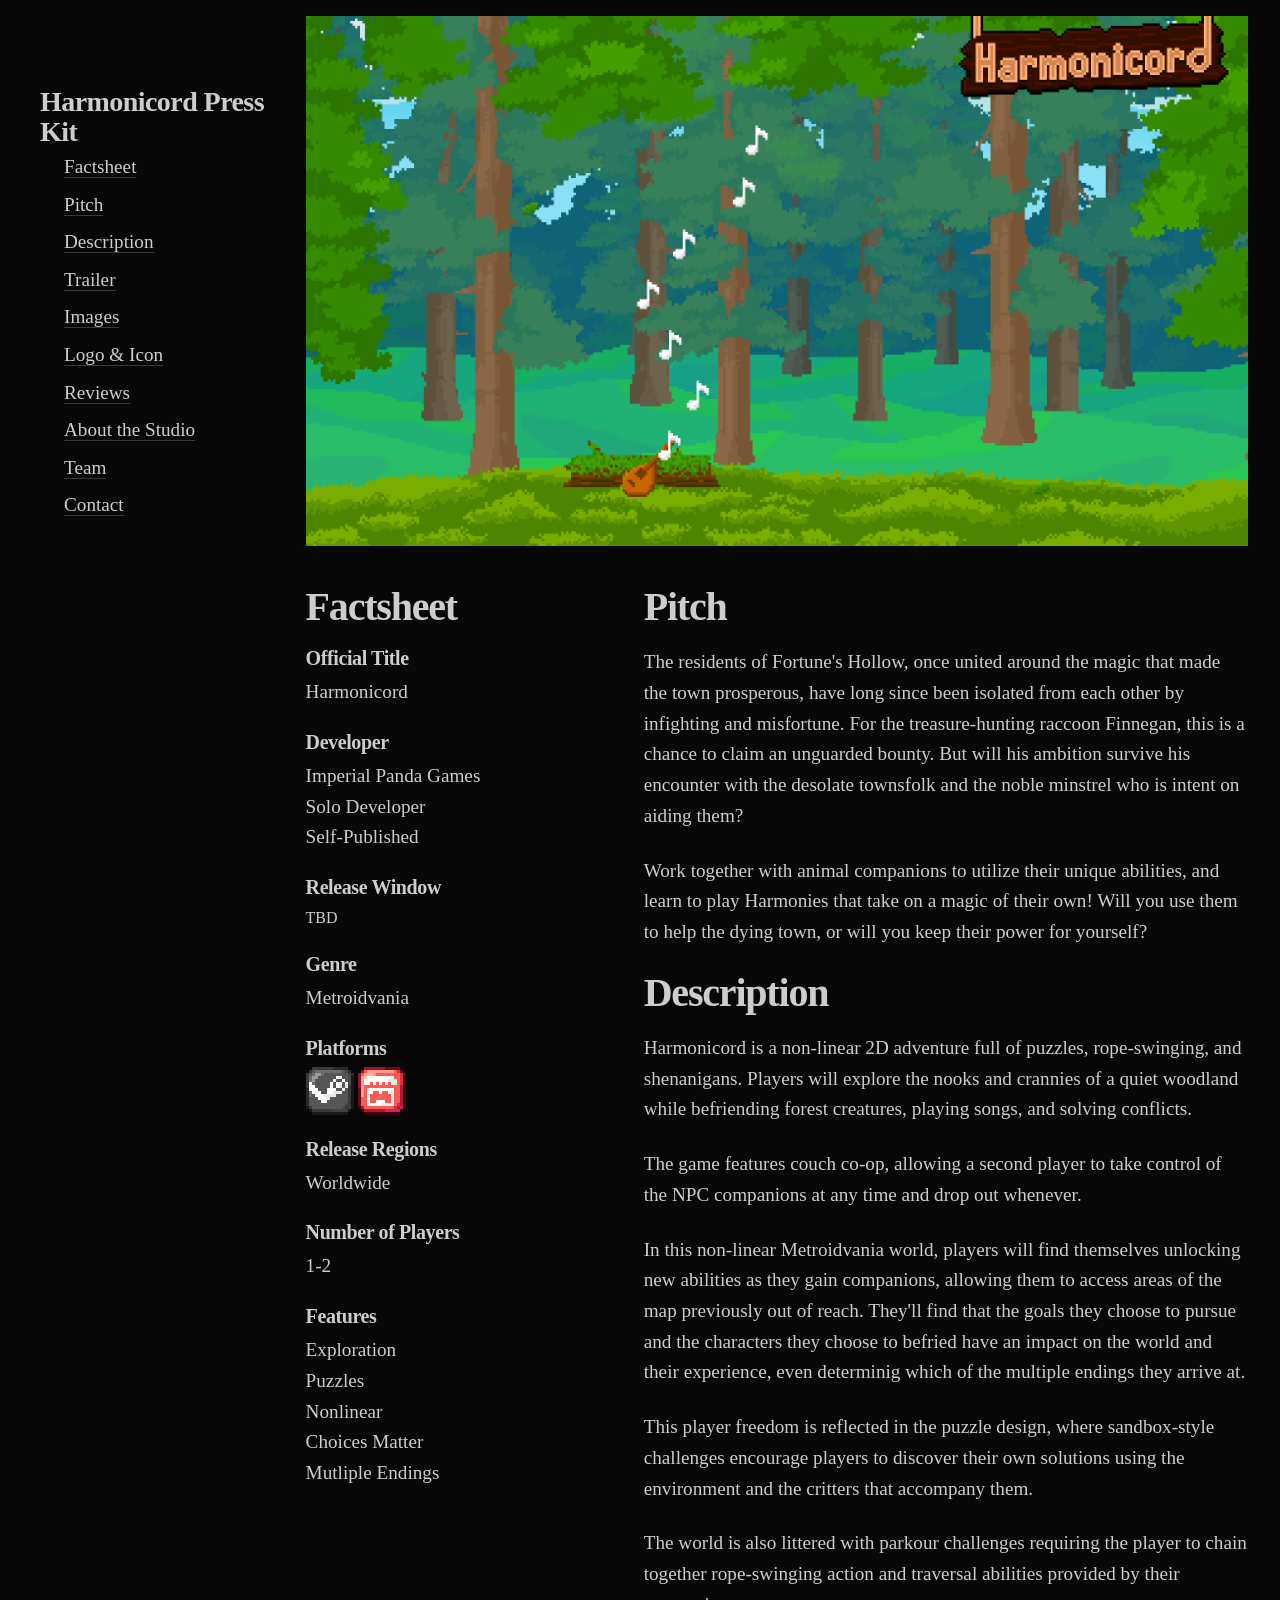
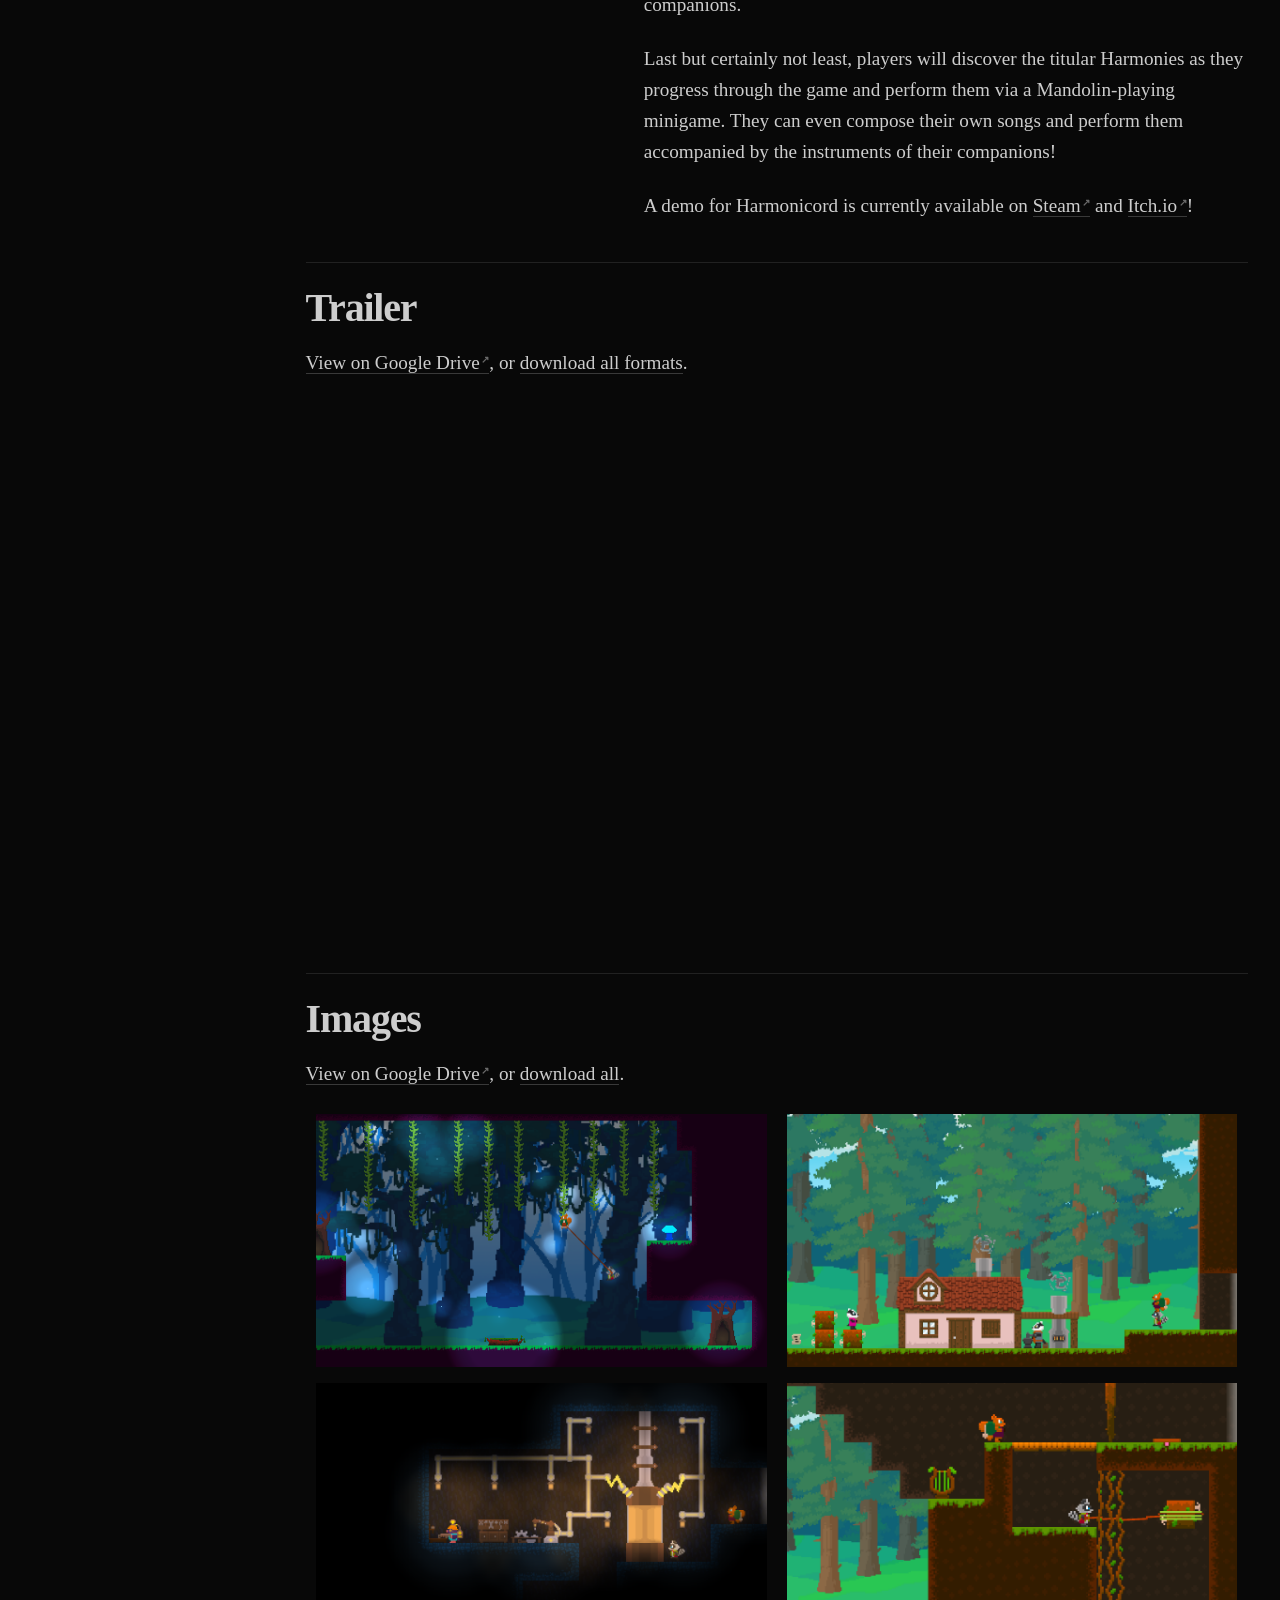
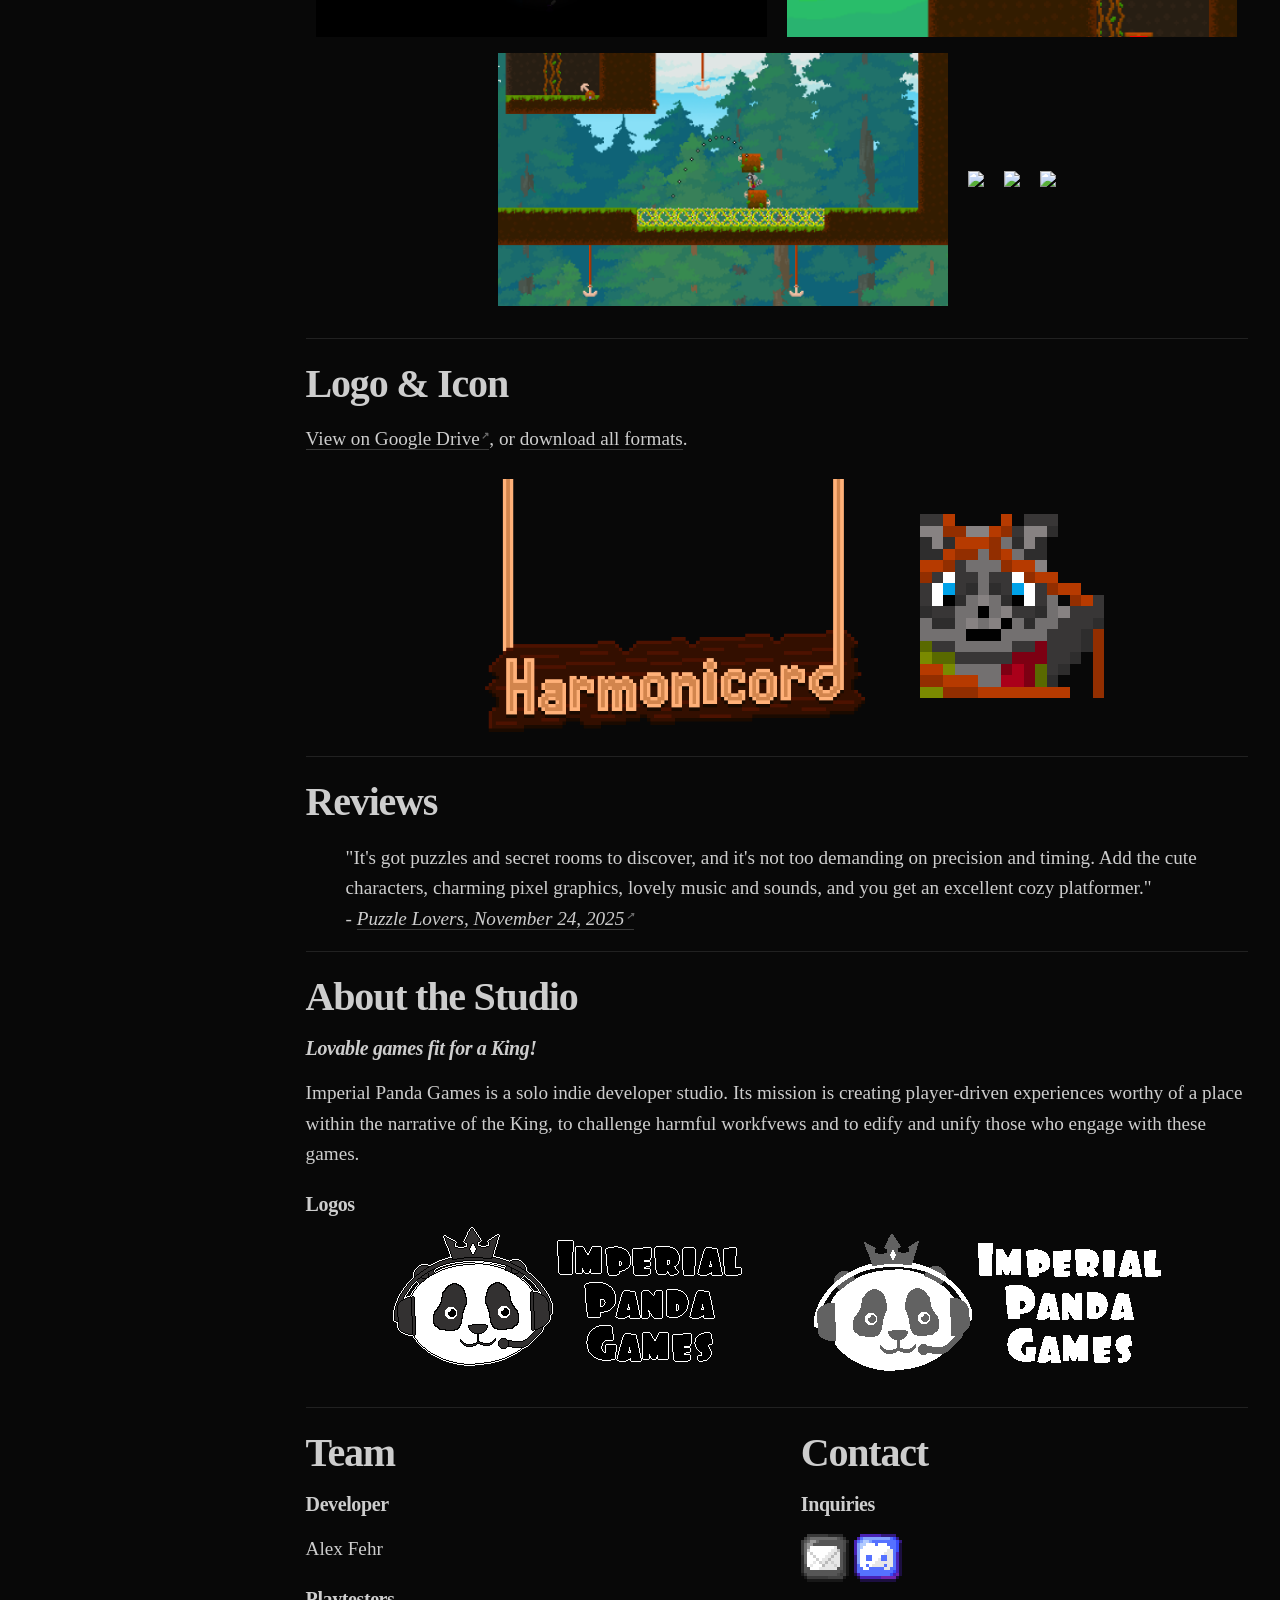
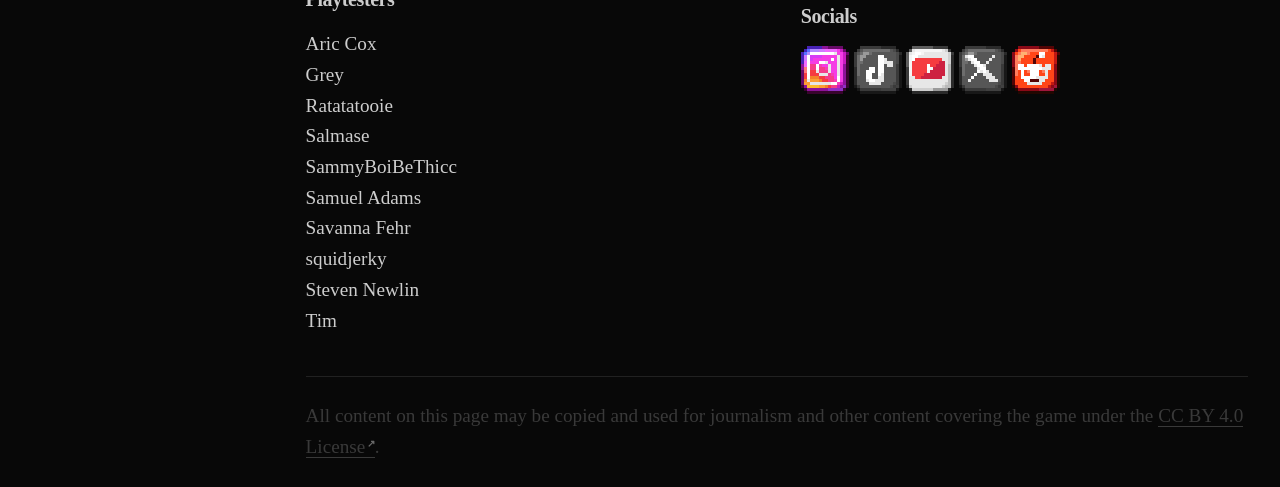
==== commit 1aedb9ce: "Add more studio info to Harmonicord presskit" ====
--- a/Harmonicord Presskit.html
+++ b/Harmonicord Presskit.html
@@ -22,9 +22,9 @@
           <li><a href="#images">Images</a></li>
           <li><a href="#logo-icon">Logo &amp; Icon</a></li>
           <li><a href="#reviews">Reviews</a></li>
+          <li><a href="#studio">About the Studio</a></li>
           <li><a href="#credits">Team</a></li>
           <li><a href="#contact">Contact</a></li>
-          <li><a href="#studio-logos">Studio Logos</a></li>
         </ul>
       </li>
     </ul>
@@ -55,7 +55,7 @@
       <div id="pitch" class="w-66 w-s-10">
         <h2>Pitch</h2>
         <p>The residents of Fortune's Hollow, once united around the magic that made the town prosperous, have long since been isolated from each other by infighting and misfortune. For the treasure-hunting raccoon Finnegan, this is a chance to claim an unguarded bounty. But will his ambition survive his encounter with the desolate townsfolk and the noble minstrel who is intent on aiding them?</p>
-        <p>Work together with animal companions to utilize their unique abilities, and learn to play Harmonies that take on a magic of their own! Will you use them to help the dying town, or will you harness their power for your own purposes?</p>
+        <p>Work together with animal companions to utilize their unique abilities, and learn to play Harmonies that take on a magic of their own! Will you use them to help the dying town, or will you keep their power for yourself?</p>
         <h2 id="description">Description</h2>
         <p>Harmonicord is a non-linear 2D adventure full of puzzles, rope-swinging, and shenanigans. Players will explore the nooks and crannies of a quiet woodland while befriending forest creatures, playing songs, and solving conflicts.</p>
         <p>The game features couch co-op, allowing a second player to take control of the NPC companions at any time and drop out whenever.</p>
@@ -102,6 +102,16 @@
         <footer><p>- <em><a href="https://steamcommunity.com/groups/puzzlelovers/announcements/detail/603047407120287581" target="_blank" class="external">Puzzle Lovers, November 24, 2025</a></em></p></footer>
       </blockquote>
     </div>
+    <div id="studio">
+      <h2>About the Studio</h2>
+      <h3><em>Lovable games fit for a King!</em></h3>
+      <p>Imperial Panda Games is a solo indie developer studio. Its mission is creating player-driven experiences worthy of a place within the narrative of the King, to challenge harmful workfvews and to edify and unify those who engage with these games.</p>
+      <h3>Logos</h3>
+      <div class="w-10">
+        <a href="./media/IPG Logo 400x160 BW Outlined.png" target="_blank"><img class="i-5 i-s-10" src="./media/IPG Logo 400x160 BW Outlined.png"></a>
+        <a href="./media/IPG Logo 400x160 BW Light Mode.png" target="_blank"><img class="i-5 i-s-10" src="./media/IPG Logo 400x160 BW Light Mode.png"></a>
+      </div>
+    </div>
     <div id="outro-details">
       <div id="credits" class="w-5 w-xs-10">
         <h2>Team</h2>
@@ -127,13 +137,6 @@
         </p>
       </div>
     </div>
-    <div id="studio-logos">
-      <h2>Studio Logos</h2>
-      <div class="w-10">
-        <a href="./media/IPG Logo 400x160 BW Outlined.png" target="_blank"><img class="i-5 i-s-10" src="./media/IPG Logo 400x160 BW Outlined.png"></a>
-        <a href="./media/IPG Logo 400x160 BW Light Mode.png" target="_blank"><img class="i-5 i-s-10" src="./media/IPG Logo 400x160 BW Light Mode.png"></a>
-      </div>
-    </div>
 
     <footer>
       <p>All content on this page may be copied and used for journalism and other content covering the game under the <a href="https://creativecommons.org/licenses/by/4.0/deed" target="_blank" class="external">CC BY 4.0 License</a>.</p>
--- a/css/style.css
+++ b/css/style.css
@@ -170,7 +170,7 @@
 }
 main > #images > div,
 main > #logo-icon > div,
-main > #studio-logos > div {
+main > #studio > div {
     margin: 0 auto;
     text-align: center;
 }
@@ -183,9 +183,9 @@
 main > #outro-details > #contact a,
 main > #outro-details > #contact a:hover,
 main > #outro-details > #contact a:focus,
-main > #studio-logos > div a,
-main > #studio-logos > div a:hover,
-main > #studio-logos > div a:focus {
+main > #studio > div a,
+main > #studio > div a:hover,
+main > #studio > div a:focus {
     border-bottom: 0;
 }
 main > #images img {
@@ -193,7 +193,7 @@
     padding: 0 0.5rem 1rem;
 }
 main > #logo-icon img,
-main > #studio-logos img {
+main > #studio img {
     display: inline-block;
     padding: 0 0.5rem 0.5rem;
 }
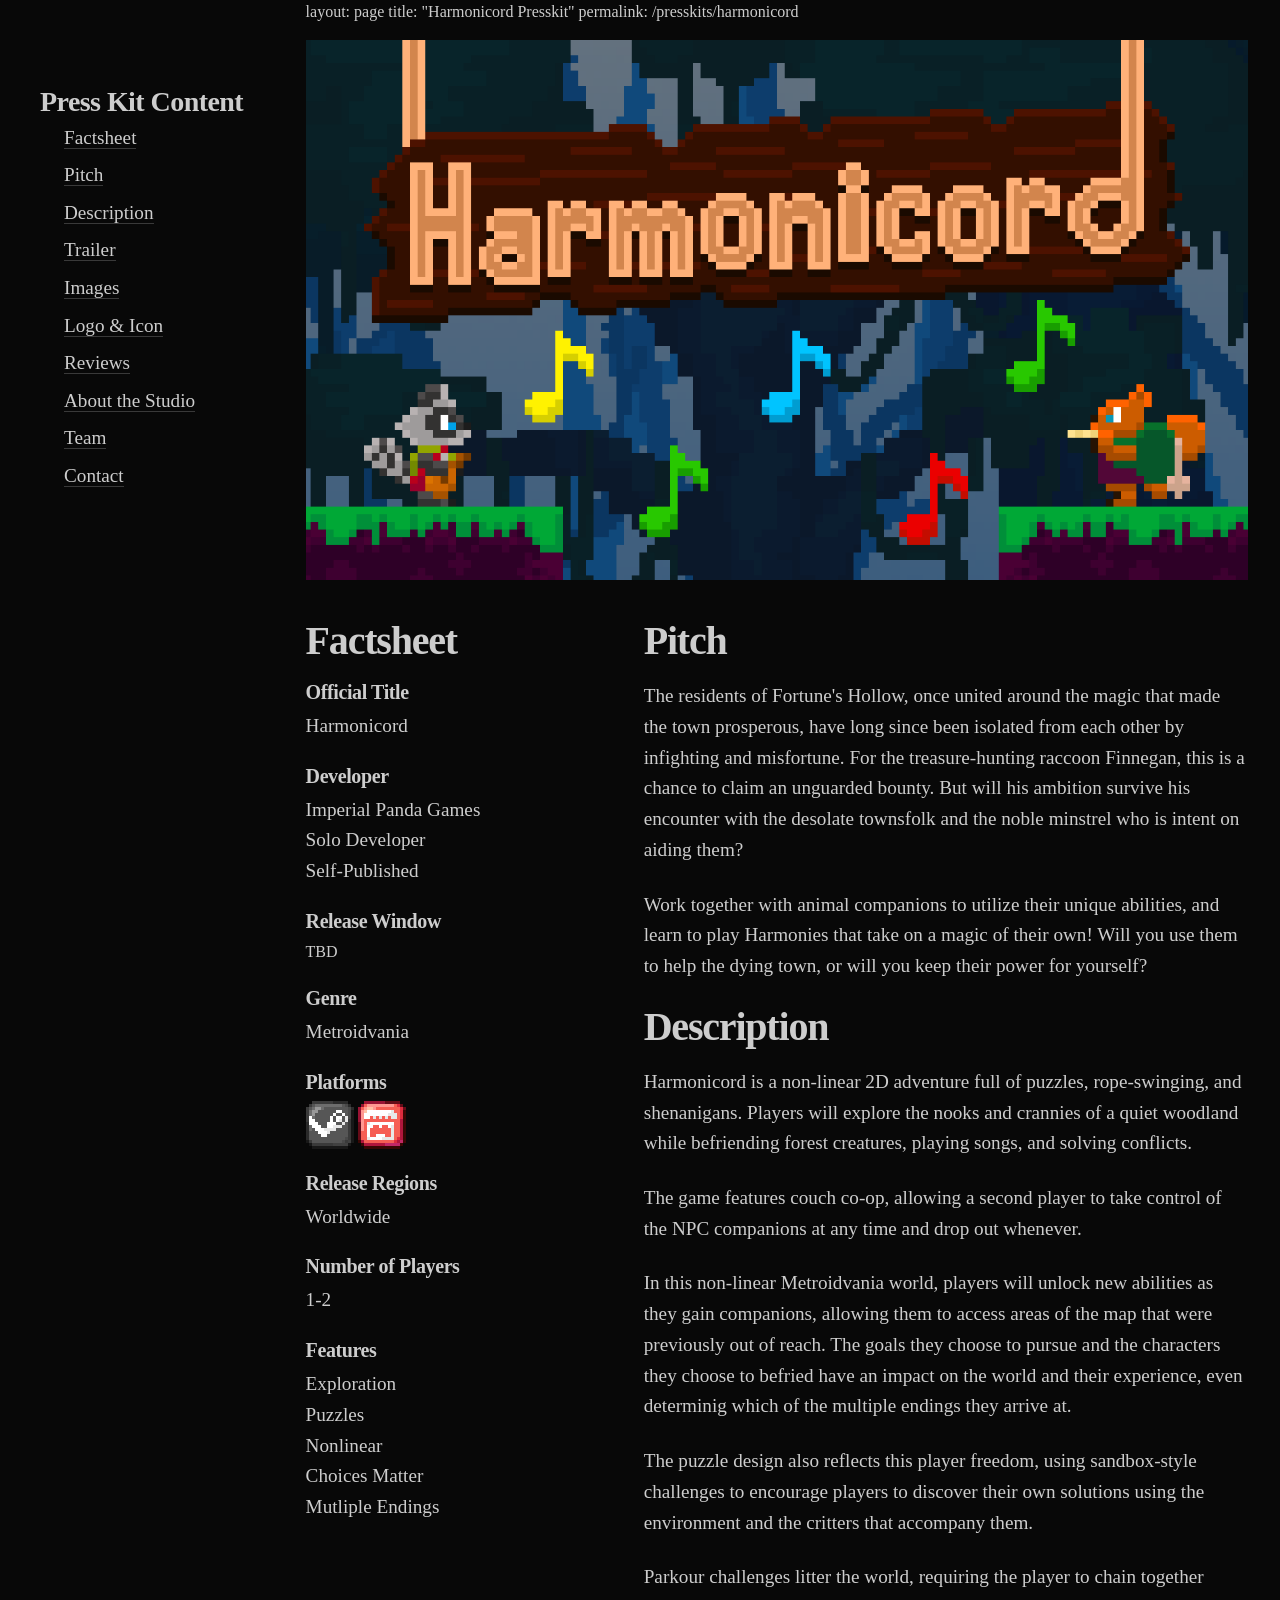
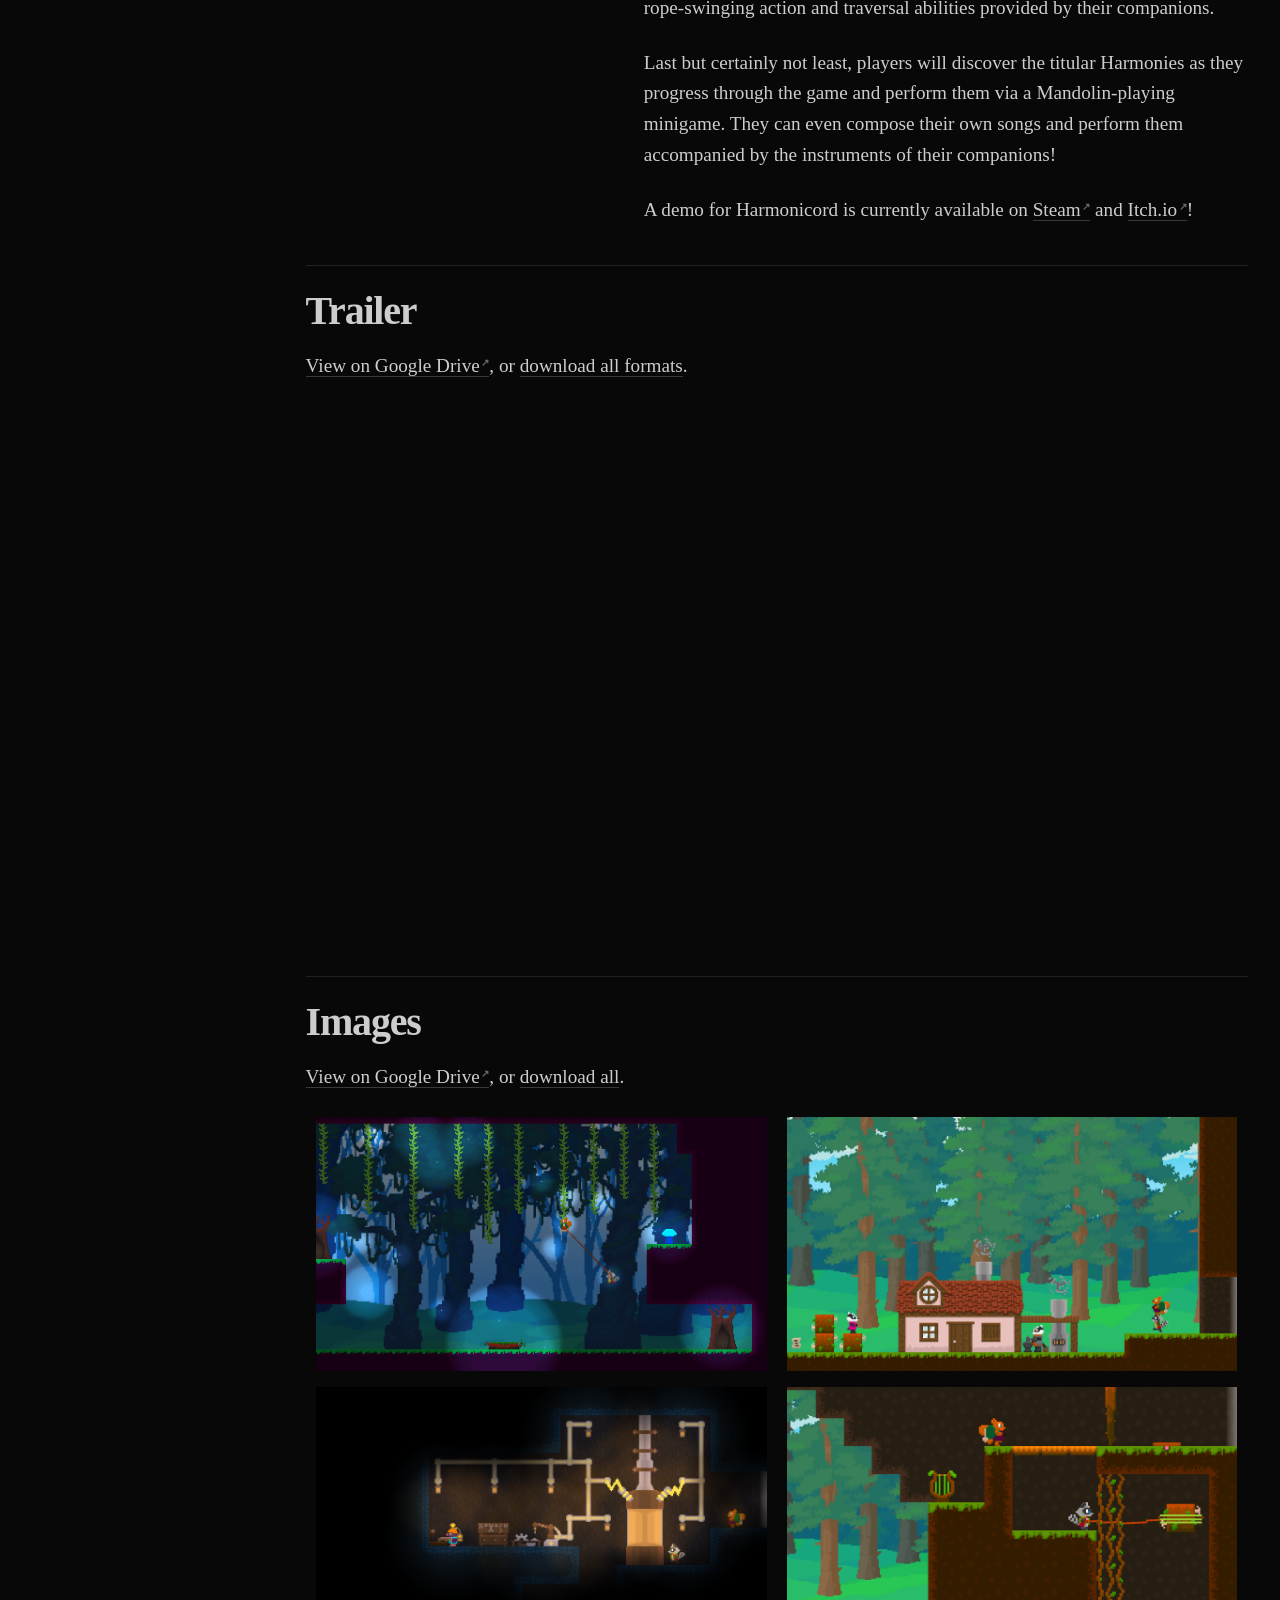
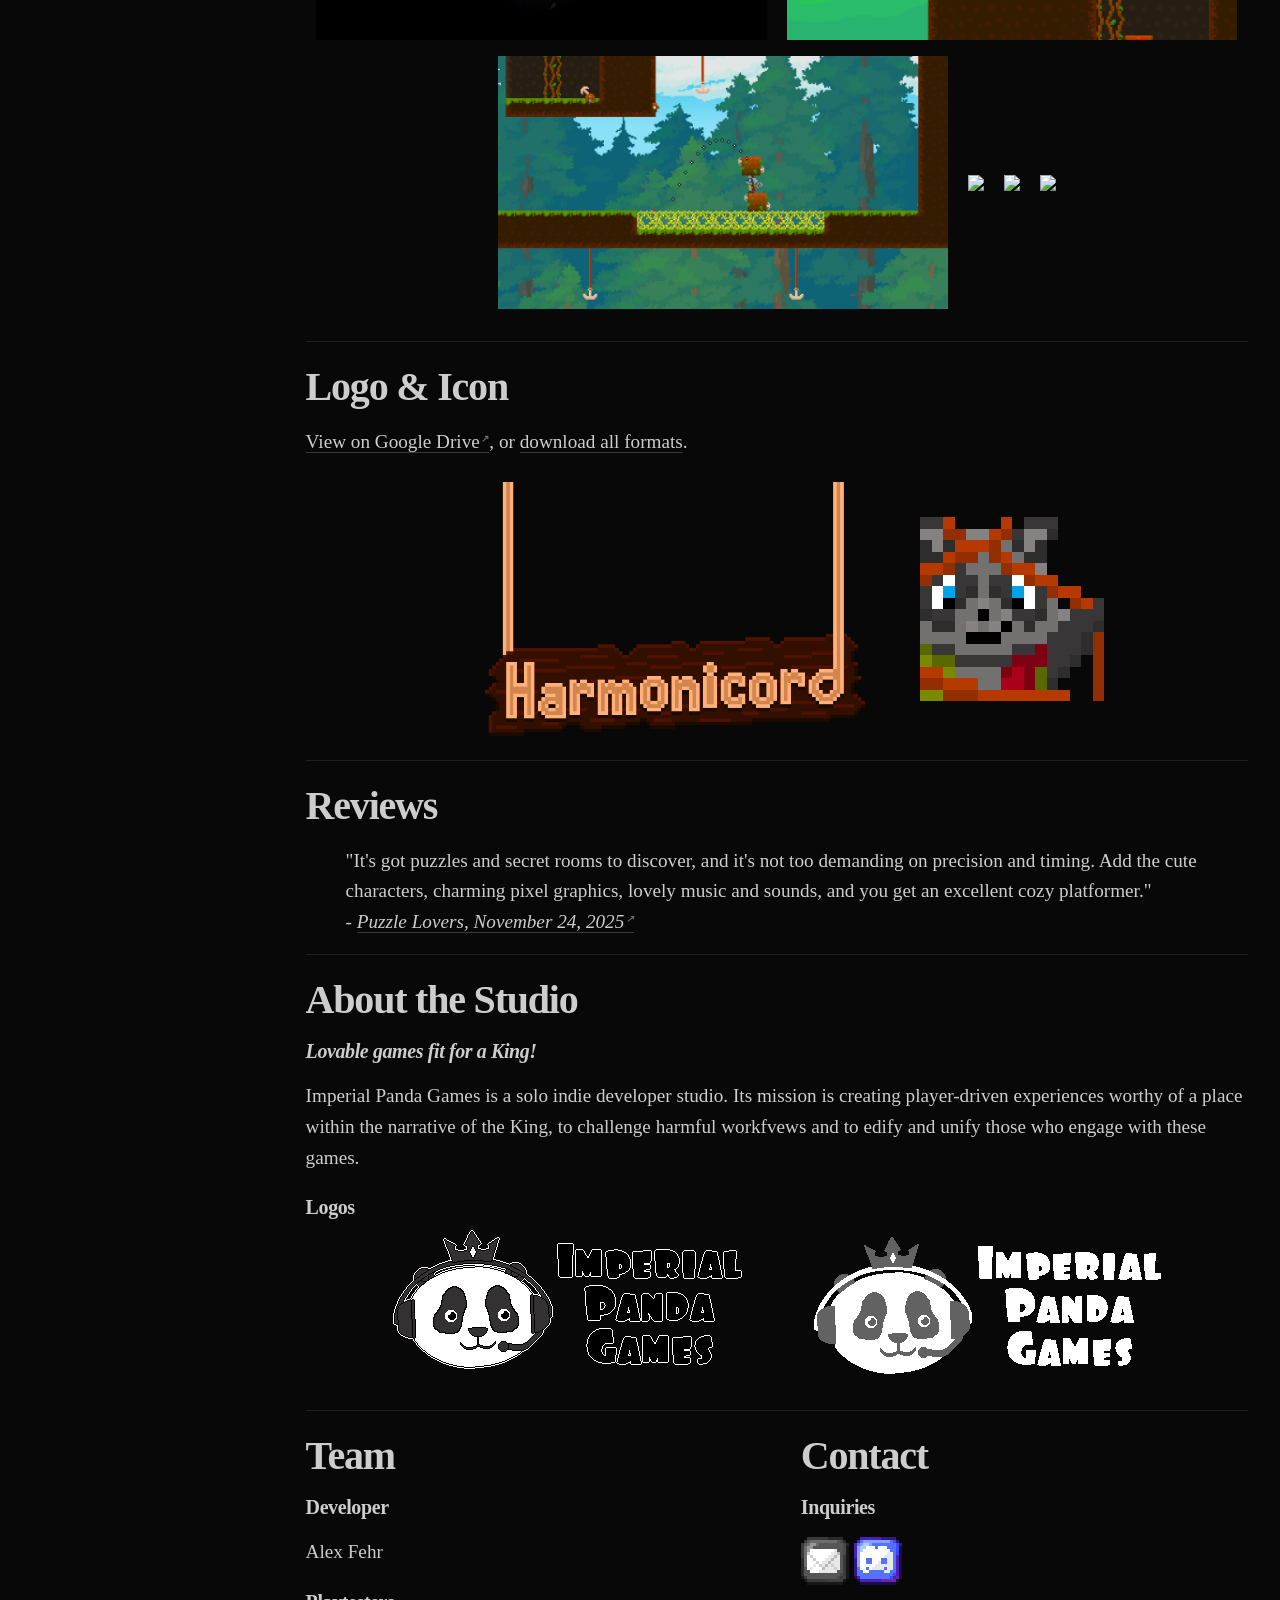
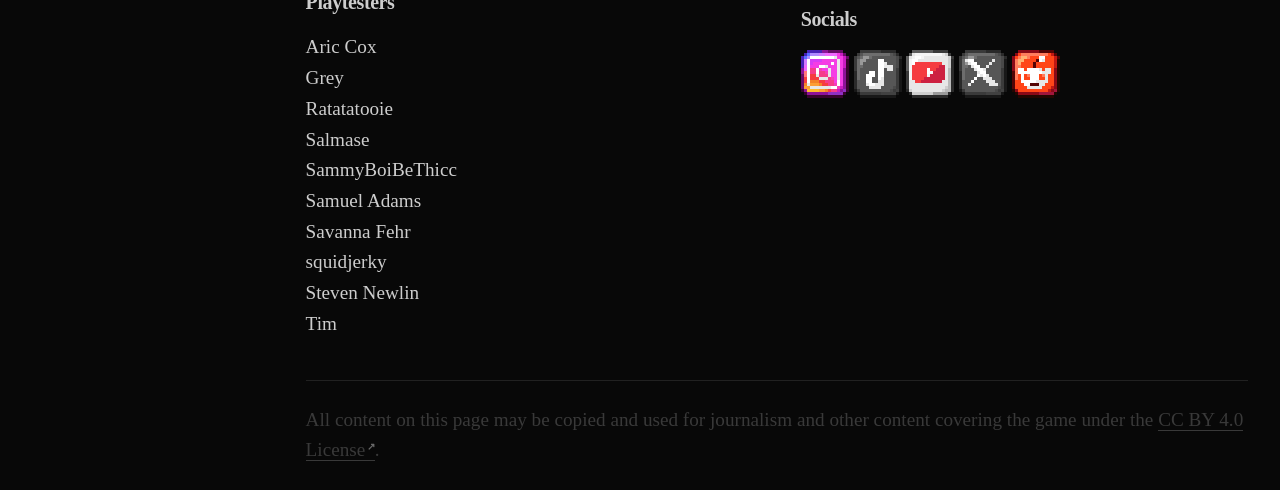
==== commit 5cdb0da8: "Change Harmonicord presskit header, clarify language, add YAML frontmatter for GitHub pages" ====
--- a/Harmonicord Presskit.html
+++ b/Harmonicord Presskit.html
@@ -1,3 +1,7 @@
+layout: page
+title: "Harmonicord Presskit"
+permalink: /presskits/harmonicord
+
 <!doctype html>
 <html lang="en">
 <head>
@@ -13,7 +17,7 @@
   <nav>
     <ul>
       <li>
-        <h1>Harmonicord Press Kit</h1>
+        <h1>Press Kit Content</h1>
         <ul>
           <li><a href="#factsheet">Factsheet</a></li>
           <li><a href="#pitch">Pitch</a></li>
@@ -32,7 +36,7 @@
 
   <main>
     <header>
-      <img src="./media/Title.png" width="100%">
+      <img src="./media/Main Capsule.png" width="100%">
     </header>
 
     <div id="intro-details">
@@ -59,9 +63,9 @@
         <h2 id="description">Description</h2>
         <p>Harmonicord is a non-linear 2D adventure full of puzzles, rope-swinging, and shenanigans. Players will explore the nooks and crannies of a quiet woodland while befriending forest creatures, playing songs, and solving conflicts.</p>
         <p>The game features couch co-op, allowing a second player to take control of the NPC companions at any time and drop out whenever.</p>
-        <p>In this non-linear Metroidvania world, players will find themselves unlocking new abilities as they gain companions, allowing them to access areas of the map previously out of reach. They'll find that the goals they choose to pursue and the characters they choose to befried have an impact on the world and their experience, even determinig which of the multiple endings they arrive at.</p>
-        <p>This player freedom is reflected in the puzzle design, where sandbox-style challenges encourage players to discover their own solutions using the environment and the critters that accompany them.</p>
-        <p>The world is also littered with parkour challenges requiring the player to chain together rope-swinging action and traversal abilities provided by their companions.</p>
+        <p>In this non-linear Metroidvania world, players will unlock new abilities as they gain companions, allowing them to access areas of the map that were previously out of reach. The goals they choose to pursue and the characters they choose to befried have an impact on the world and their experience, even determinig which of the multiple endings they arrive at.</p>
+        <p>The puzzle design also reflects this player freedom, using sandbox-style challenges to encourage players to discover their own solutions using the environment and the critters that accompany them.</p>
+        <p>Parkour challenges litter the world, requiring the player to chain together rope-swinging action and traversal abilities provided by their companions.</p>
         <p>Last but certainly not least, players will discover the titular Harmonies as they progress through the game and perform them via a Mandolin-playing minigame. They can even compose their own songs and perform them accompanied by the instruments of their companions!</p>
         <p>A demo for Harmonicord is currently available on <a href="https://imperialpandagames.itch.io/harmonicord" target="_blank" class="external">Steam</a> and <a href="https://imperialpandagames.itch.io/harmonicord" target="_blank" class="external">Itch.io</a>!</p>
       </div>
